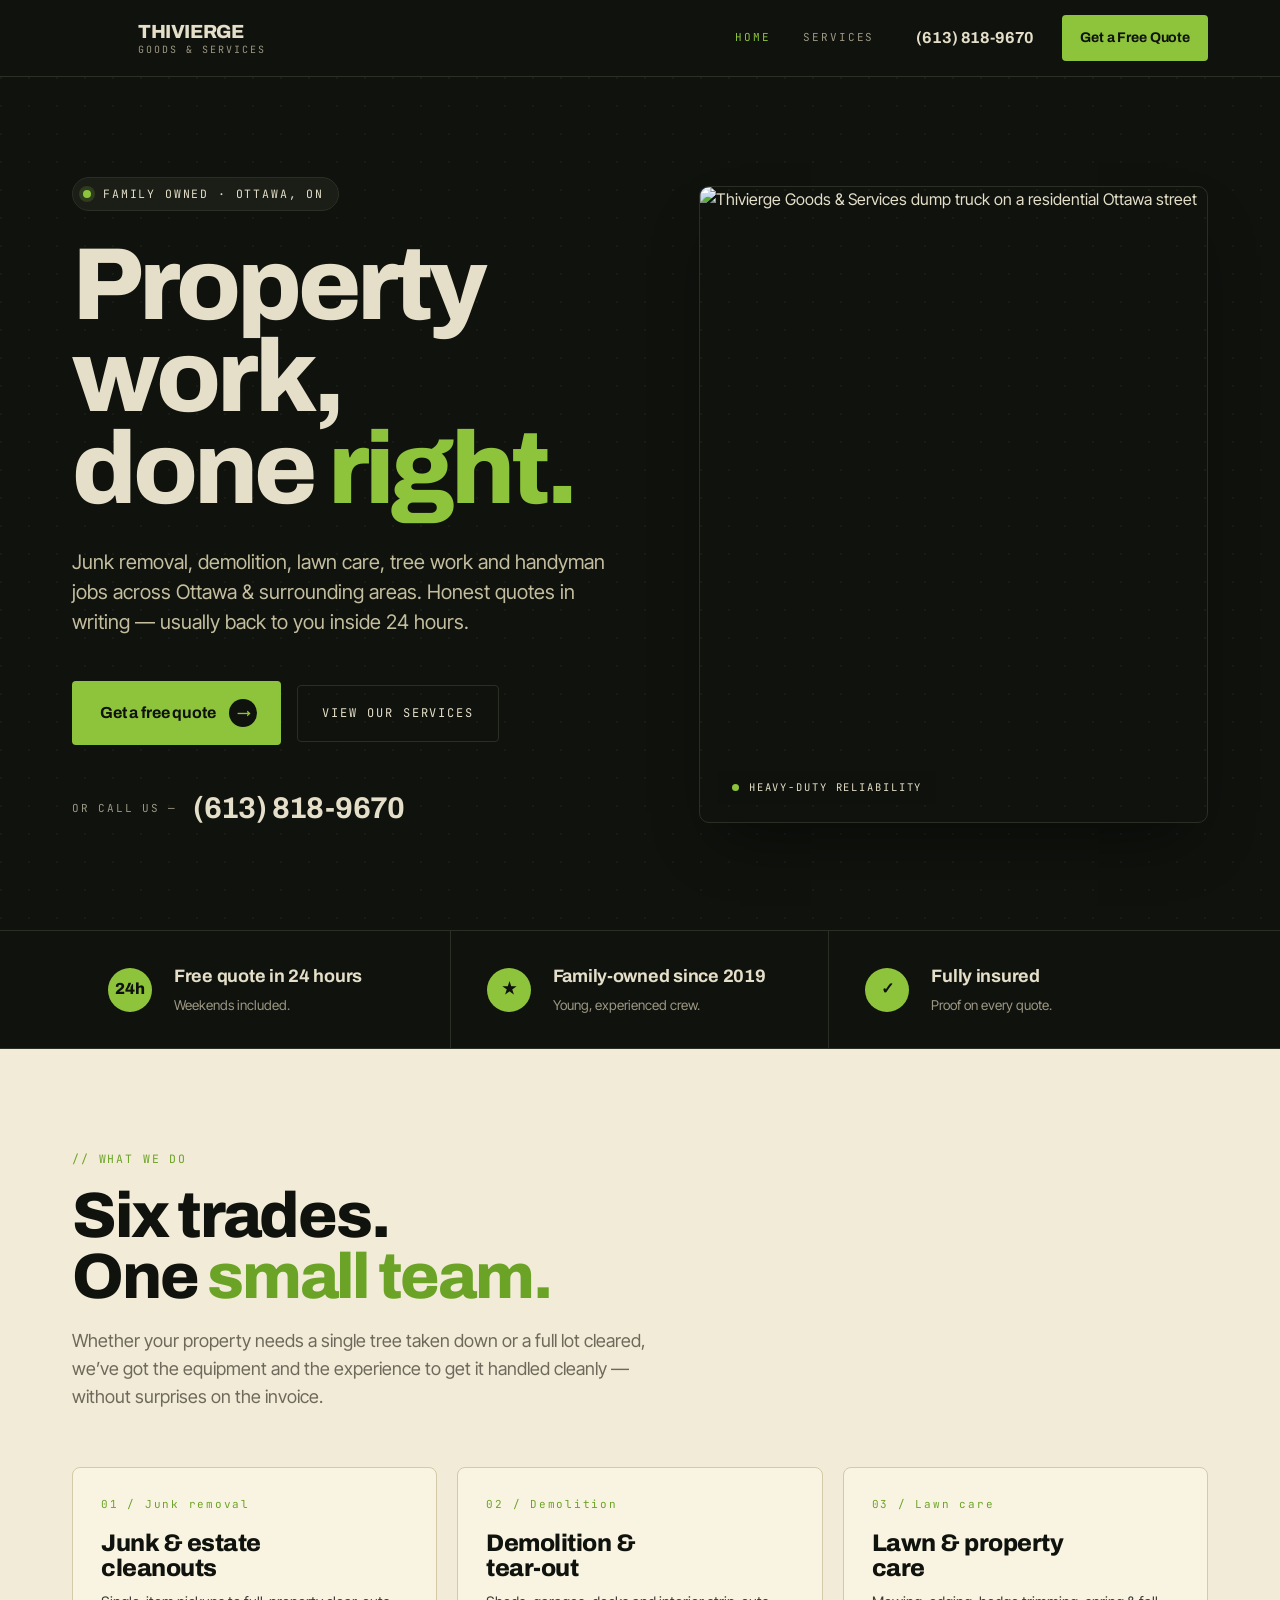
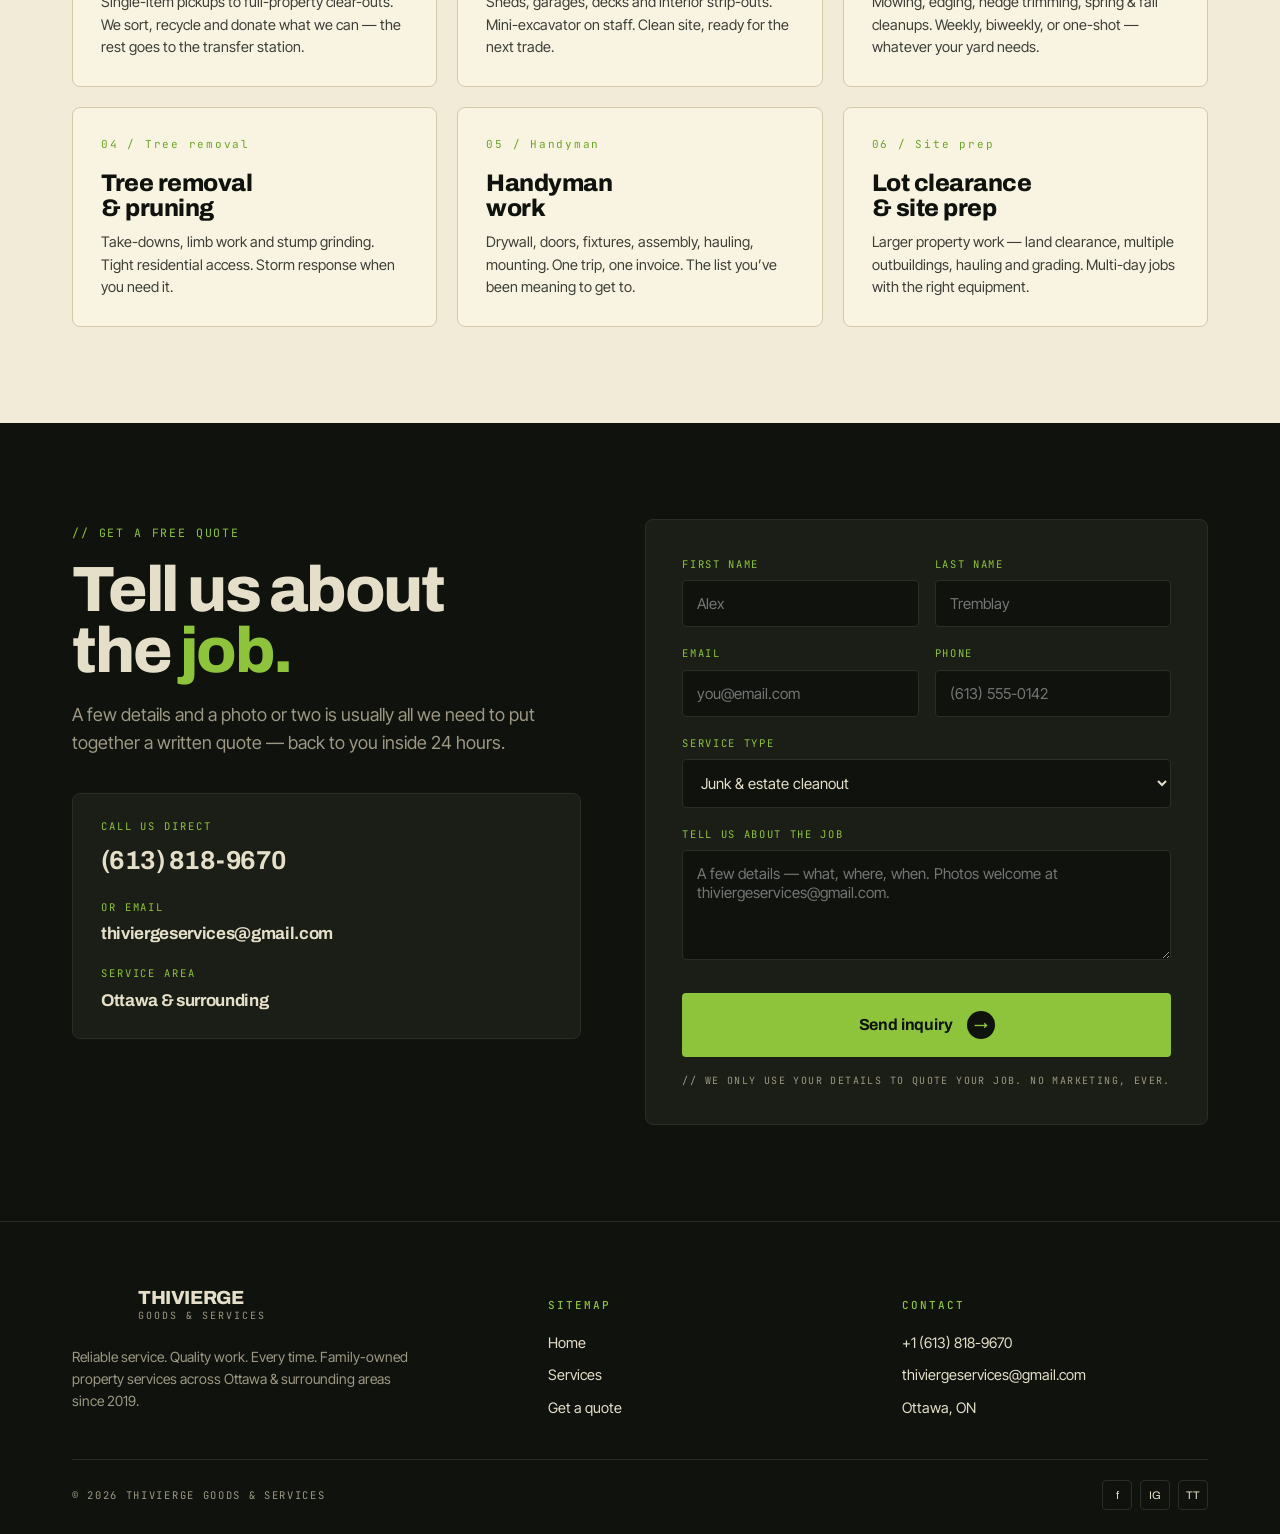
==== index.html @ 4141cfe2 "Add files via upload" ====
<!DOCTYPE html><html lang="en"><head>




  <meta charset="utf-8">
  <meta name="viewport" content="width=device-width, initial-scale=1">
  <title>Thivierge Goods &amp; Services — Property work, done right · Ottawa</title>
  <meta name="description" content="Family-owned Ottawa property services — junk removal, demolition, lawn care, tree work and handyman jobs. Free quote inside 24 hours.">
  <link rel="preconnect" href="https://fonts.googleapis.com">
  <link rel="preconnect" href="https://fonts.gstatic.com" crossorigin="">
  <link href="https://fonts.googleapis.com/css2?family=Archivo:wght@500;700;800&amp;family=Inter+Tight:wght@400;500;600&amp;family=JetBrains+Mono:wght@400;500&amp;display=swap" rel="stylesheet">
  <link rel="stylesheet" href="style.css">
</head>
<body data-screen-label="Home" style="">

  <header class="nav">
    <div class="wrap nav-inner">
      <a href="index.html" class="brand">
        <span class="brand-mark" aria-label="Thivierge logo"></span>
        <span class="brand-name">
          <div class="n1">THIVIERGE</div>
          <div class="n2">Goods &amp; Services</div>
        </span>
      </a>
      <div class="nav-right">
        <nav class="nav-links">
          <a href="index.html" class="active">Home</a>
          <a href="services.html">Services</a>
        </nav>
        <a href="tel:+16138189670" class="nav-phone">(613) 818-9670</a>
        <a href="#quote" class="nav-cta">Get a Free Quote</a>
      </div>
    </div>
  </header>

  <!-- Hero -->
  <section class="hero" style="height: 853.172px;">
    <div class="wrap hero-inner">
      <div class="hero-grid">
        <div>
          <span class="eyebrow">
            <span class="pip"></span>
            <span class="mono">Family owned · Ottawa, ON</span>
          </span>
          <h1>Property work,<br>done <span class="em">right.</span></h1>
          <p class="hero-sub">Junk removal, demolition, lawn care, tree work and handyman jobs across Ottawa &amp; surrounding areas. Honest quotes in writing — usually back to you inside 24 hours.</p>
          <div class="hero-cta-row">
            <a href="#quote" class="btn-primary">
              Get a free quote
              <span class="arrow">→</span>
            </a>
            <a href="services.html" class="btn-ghost" style="">View our SERVICES</a>
          </div>
          <div class="hero-phone-row">
            <span>Or call us —</span>
            <a href="tel:+16138189670" class="num">(613) 818-9670</a>
          </div>
        </div>
        <div class="hero-photo">
          <img src="assets/portfolio/heavy-duty-reliability.jpg" alt="Thivierge Goods &amp; Services dump truck on a residential Ottawa street">
          <span class="tag"><span class="dot"></span>Heavy-duty reliability</span>
        </div>
      </div>
    </div>
  </section>

  <!-- Trust strip -->
  <div class="trust">
    <div class="wrap trust-inner">
      <div class="trust-cell">
        <div class="icon">24h</div>
        <div class="body">
          <strong>Free quote in 24 hours</strong>
          <span>Weekends included.</span>
        </div>
      </div>
      <div class="trust-cell">
        <div class="icon">★</div>
        <div class="body">
          <strong>Family-owned since 2019</strong>
          <span>Young, experienced crew.</span>
        </div>
      </div>
      <div class="trust-cell">
        <div class="icon">✓</div>
        <div class="body">
          <strong>Fully insured</strong>
          <span>Proof on every quote.</span>
        </div>
      </div>
    </div>
  </div>

  <!-- Services -->
  <section id="services">
    <div class="wrap">
      <div class="head">
        <span class="mono">// What we do</span>
        <h2>Six trades.<br>One <span class="em">small team.</span></h2>
        <p class="lede">Whether your property needs a single tree taken down or a full lot cleared, we’ve got the equipment and the experience to get it handled cleanly — without surprises on the invoice.</p>
      </div>

      <div class="svc-grid">
        <a class="svc" href="services.html#junk">
          <div class="n">01 / Junk removal</div>
          <h3>Junk &amp; estate<br>cleanouts</h3>
          <p>Single-item pickups to full-property clear-outs. We sort, recycle and donate what we can — the rest goes to the transfer station.</p>
        </a>
        <a class="svc" href="services.html#demo">
          <div class="n">02 / Demolition</div>
          <h3>Demolition &amp;<br>tear-out</h3>
          <p>Sheds, garages, decks and interior strip-outs. Mini-excavator on staff. Clean site, ready for the next trade.</p>
        </a>
        <a class="svc" href="services.html#lawn">
          <div class="n">03 / Lawn care</div>
          <h3>Lawn &amp; property<br>care</h3>
          <p>Mowing, edging, hedge trimming, spring &amp; fall cleanups. Weekly, biweekly, or one-shot — whatever your yard needs.</p>
        </a>
        <a class="svc" href="services.html#tree">
          <div class="n">04 / Tree removal</div>
          <h3>Tree removal<br>&amp; pruning</h3>
          <p>Take-downs, limb work and stump grinding. Tight residential access. Storm response when you need it.</p>
        </a>
        <a class="svc" href="services.html#handy">
          <div class="n">05 / Handyman</div>
          <h3>Handyman<br>work</h3>
          <p>Drywall, doors, fixtures, assembly, hauling, mounting. One trip, one invoice. The list you’ve been meaning to get to.</p>
        </a>
        <a class="svc" href="services.html#site">
          <div class="n">06 / Site prep</div>
          <h3>Lot clearance<br>&amp; site prep</h3>
          <p>Larger property work — land clearance, multiple outbuildings, hauling and grading. Multi-day jobs with the right equipment.</p>
        </a>
      </div>
    </div>
  </section>

  <!-- Quote form -->
  <section class="quote" id="quote">
    <div class="wrap quote-grid">
      <div>
        <div class="head">
          <span class="mono">// Get a free quote</span>
          <h2>Tell us about<br>the <span class="em">job.</span></h2>
          <p class="lede">A few details and a photo or two is usually all we need to put together a written quote — back to you inside 24 hours.</p>
        </div>
        <div class="quote-side">
          <a href="tel:+16138189670" class="block">
            <div class="lbl">Call us direct</div>
            <div class="v">(613) 818‑9670</div>
          </a>
          <a href="mailto:thiviergeservices@gmail.com" class="block">
            <div class="lbl">Or email</div>
            <div class="v sm">thiviergeservices@gmail.com</div>
          </a>
          <div class="block">
            <div class="lbl">Service area</div>
            <div class="v sm">Ottawa &amp; surrounding</div>
          </div>
        </div>
      </div>

      <form class="form" action="https://formsubmit.co/thiviergeservices@gmail.com" method="POST">
        <!-- FormSubmit configuration -->
        <input type="hidden" name="_subject" value="New website inquiry — Thivierge Goods &amp; Services">
        <input type="hidden" name="_template" value="table">
        <input type="hidden" name="_captcha" value="false">
        <input type="text" name="_honey" style="display:none" tabindex="-1" autocomplete="off">

        <div class="form-row">
          <div class="field"><label>First name</label><input type="text" name="first_name" placeholder="Alex" required=""></div>
          <div class="field"><label>Last name</label><input type="text" name="last_name" placeholder="Tremblay" required=""></div>
        </div>
        <div class="form-row">
          <div class="field"><label>Email</label><input type="email" name="email" placeholder="you@email.com" required=""></div>
          <div class="field"><label>Phone</label><input type="tel" name="phone" placeholder="(613) 555-0142"></div>
        </div>
        <div class="field">
          <label>Service type</label>
          <select name="service_type">
            <option>Junk &amp; estate cleanout</option>
            <option>Demolition &amp; tear-out</option>
            <option>Lawn &amp; property care</option>
            <option>Tree removal &amp; pruning</option>
            <option>Handyman work</option>
            <option>Something else</option>
          </select>
        </div>
        <div class="field">
          <label>Tell us about the job</label>
          <textarea name="message" placeholder="A few details — what, where, when. Photos welcome at thiviergeservices@gmail.com."></textarea>
        </div>
        <button class="btn-primary" type="submit">
          Send inquiry
          <span class="arrow">→</span>
        </button>
        <p class="form-note">// We only use your details to quote your job. No marketing, ever.</p>
      </form>
    </div>
  </section>

  <!-- Footer -->
  <footer class="foot">
    <div class="wrap">
      <div class="foot-inner">
        <div class="foot-brand">
          <a href="index.html" class="brand">
            <span class="brand-mark"></span>
            <span class="brand-name">
              <div class="n1">THIVIERGE</div>
              <div class="n2">Goods &amp; Services</div>
            </span>
          </a>
          <p class="blurb">Reliable service. Quality work. Every time. Family-owned property services across Ottawa &amp; surrounding areas since 2019.</p>
        </div>
        <div>
          <h5>Sitemap</h5>
          <ul>
            <li><a href="index.html">Home</a></li>
            <li><a href="services.html">Services</a></li>
            <li><a href="#quote">Get a quote</a></li>
          </ul>
        </div>
        <div>
          <h5>Contact</h5>
          <ul>
            <li><a href="tel:+16138189670">+1 (613) 818-9670</a></li>
            <li><a href="mailto:thiviergeservices@gmail.com">thiviergeservices@gmail.com</a></li>
            <li>Ottawa, ON</li>
          </ul>
        </div>
      </div>
      <div class="foot-bottom">
        <div>© 2026 Thivierge Goods &amp; Services</div>
        <div class="socials">
          <a href="#" aria-label="Facebook">f</a>
          <a href="#" aria-label="Instagram">IG</a>
          <a href="#" aria-label="TikTok">TT</a>
        </div>
      </div>
    </div>
  </footer>


</body></html>
---- style.css ----
/* =========================================================
   Thivierge Goods & Services — clean two-page site
   Dark + cream + green. Bold sans. Minimal noise.
   ========================================================= */

:root {
  --ink:          #0f120d;
  --ink-2:        #1a1e16;
  --rule-dark:    #2a2f25;
  --cream:        #f1ebd8;
  --paper:        #f9f4e2;
  --on-dark:      #e5dfc9;
  --on-dark-soft: #9d9883;
  --muted-light:  #6e695b;
  --rule-light:   #d4c9a8;
  --green:        #8ec43c;
  --green-deep:   #6ba326;
}

* { box-sizing: border-box; }
html, body { margin: 0; padding: 0; }
html { scroll-behavior: smooth; }
body {
  background: var(--cream);
  color: var(--ink);
  font-family: "Inter Tight", "Inter", system-ui, sans-serif;
  font-size: 16px;
  line-height: 1.55;
  -webkit-font-smoothing: antialiased;
  text-rendering: optimizeLegibility;
}
img { max-width: 100%; display: block; }
a { color: inherit; text-decoration: none; }
button { font: inherit; }
h1, h2, h3, h4 { margin: 0; }
p { margin: 0; }

.display {
  font-family: "Archivo", "Inter Tight", system-ui, sans-serif;
  font-weight: 800;
  letter-spacing: -0.035em;
  line-height: 0.94;
}
.mono {
  font-family: "JetBrains Mono", ui-monospace, "SF Mono", Menlo, monospace;
  font-size: 11.5px;
  letter-spacing: 0.16em;
  text-transform: uppercase;
}

.wrap { max-width: 1200px; margin: 0 auto; padding: 0 32px; }
section { padding: 96px 0; }

/* ---------- Nav ---------- */
.nav {
  background: var(--ink);
  color: var(--on-dark);
  position: sticky; top: 0; z-index: 50;
  border-bottom: 1px solid var(--rule-dark);
}
.nav-inner {
  display: flex; align-items: center; justify-content: space-between;
  height: 76px;
}
.brand { display: flex; align-items: center; gap: 14px; }
.brand-mark {
  width: 52px; height: 52px;
  background: url('assets/logo.png') center/contain no-repeat;
  border-radius: 4px;
}
.brand-name { line-height: 1; }
.brand-name .n1 {
  font-family: "Archivo", sans-serif;
  font-weight: 800;
  font-size: 19px;
  letter-spacing: -0.02em;
  color: var(--on-dark);
}
.brand-name .n2 {
  font-family: "JetBrains Mono", monospace;
  font-size: 10px; letter-spacing: 0.2em;
  color: var(--on-dark-soft); text-transform: uppercase;
  margin-top: 4px;
}
.nav-right { display: flex; align-items: center; gap: 28px; }
.nav-links { display: flex; gap: 4px; }
.nav-links a {
  font-family: "JetBrains Mono", monospace;
  font-size: 11px; letter-spacing: 0.18em; text-transform: uppercase;
  padding: 10px 14px;
  color: var(--on-dark-soft);
  border-radius: 4px;
  transition: color .15s, background .15s;
}
.nav-links a:hover { color: var(--on-dark); }
.nav-links a.active { color: var(--green); }
.nav-phone {
  font-family: "Archivo", sans-serif;
  font-weight: 700;
  font-size: 16px;
  letter-spacing: -0.01em;
  color: var(--on-dark);
}
.nav-phone:hover { color: var(--green); }
.nav-cta {
  display: inline-flex; align-items: center; gap: 12px;
  padding: 12px 18px;
  background: var(--green); color: var(--ink);
  border-radius: 4px;
  font-family: "Archivo", sans-serif;
  font-weight: 700;
  font-size: 14px;
  letter-spacing: -0.01em;
  transition: background .2s;
}
.nav-cta:hover { background: var(--on-dark); }

/* ---------- Hero ---------- */
.hero {
  background: var(--ink);
  color: var(--on-dark);
  padding: 100px 0 120px;
  position: relative;
  overflow: hidden;
}
.hero::before {
  content: "";
  position: absolute; inset: 0;
  background-image:
    radial-gradient(circle at 1px 1px, rgba(255,255,255,.04) 1px, transparent 0);
  background-size: 28px 28px;
  pointer-events: none;
}
.hero-inner { position: relative; }
.hero-grid {
  display: grid;
  grid-template-columns: 1.05fr 0.95fr;
  gap: 64px;
  align-items: center;
  position: relative;
}
.hero-photo {
  position: relative;
  aspect-ratio: 4/5;
  border-radius: 10px;
  overflow: hidden;
  border: 1px solid var(--rule-dark);
  box-shadow: 0 30px 60px -20px rgba(0,0,0,.45);
}
.hero-photo img {
  width: 100%; height: 100%;
  object-fit: cover;
  display: block;
}
.hero-photo .tag {
  position: absolute; left: 18px; bottom: 18px;
  display: inline-flex; align-items: center; gap: 10px;
  padding: 8px 14px;
  background: rgba(15,18,13,.85);
  color: var(--on-dark);
  border-radius: 4px;
  font-family: "JetBrains Mono", monospace;
  font-size: 10.5px; letter-spacing: 0.18em;
  text-transform: uppercase;
  backdrop-filter: blur(6px);
}
.hero-photo .tag .dot {
  width: 7px; height: 7px; border-radius: 50%;
  background: var(--green);
}
.hero .eyebrow {
  display: inline-flex; align-items: center; gap: 12px;
  padding: 7px 14px 7px 10px;
  border: 1px solid var(--rule-dark);
  border-radius: 999px;
  background: var(--ink-2);
}
.hero .eyebrow .pip {
  width: 8px; height: 8px; border-radius: 50%;
  background: var(--green);
  box-shadow: 0 0 0 4px rgba(142,196,60,.18);
}
.hero .eyebrow .mono { color: var(--on-dark); }
.hero h1 {
  font-family: "Archivo", sans-serif;
  font-weight: 800;
  font-size: clamp(56px, 8vw, 120px);
  letter-spacing: -0.04em;
  line-height: 0.9;
  margin: 28px 0 32px;
  color: var(--on-dark);
  max-width: 14ch;
}
.hero h1 .em { color: var(--green); }
.hero-sub {
  font-size: 20px;
  max-width: 620px;
  color: #c4be9f;
  line-height: 1.5;
}
.hero-cta-row {
  margin-top: 44px;
  display: flex; gap: 16px; align-items: center; flex-wrap: wrap;
}
.btn-primary {
  display: inline-flex; align-items: center; gap: 14px;
  background: var(--green); color: var(--ink);
  padding: 18px 24px 18px 28px;
  border-radius: 4px;
  font-family: "Archivo", sans-serif;
  font-weight: 700;
  font-size: 16px;
  letter-spacing: -0.01em;
  border: 0; cursor: pointer;
  transition: background .2s, transform .15s;
}
.btn-primary:hover { background: var(--on-dark); transform: translateY(-1px); }
.btn-primary .arrow {
  width: 28px; height: 28px;
  background: var(--ink); color: var(--green);
  border-radius: 50%;
  display: flex; align-items: center; justify-content: center;
  font-size: 14px;
}
.btn-ghost {
  display: inline-flex; align-items: center; gap: 12px;
  padding: 18px 24px;
  border: 1px solid var(--rule-dark); color: var(--on-dark);
  border-radius: 4px;
  font-family: "JetBrains Mono", monospace;
  font-size: 12px; letter-spacing: 0.16em;
  text-transform: uppercase;
  background: transparent;
}
.btn-ghost:hover { border-color: var(--green); color: var(--green); }

.hero-phone-row {
  margin-top: 40px;
  display: flex; align-items: center; gap: 16px;
  font-family: "JetBrains Mono", monospace;
  font-size: 11px; letter-spacing: 0.16em; text-transform: uppercase;
  color: var(--on-dark-soft);
}
.hero-phone-row .num {
  font-family: "Archivo", sans-serif;
  font-weight: 700;
  font-size: 30px;
  letter-spacing: -0.02em;
  color: var(--on-dark);
}
.hero-phone-row .num:hover { color: var(--green); }

/* ---------- Trust strip ---------- */
.trust {
  background: var(--ink);
  border-top: 1px solid var(--rule-dark);
  border-bottom: 1px solid var(--rule-dark);
  color: var(--on-dark);
}
.trust-inner {
  display: grid; grid-template-columns: repeat(3, 1fr);
}
.trust-cell {
  padding: 32px 36px;
  border-right: 1px solid var(--rule-dark);
  display: flex; align-items: center; gap: 22px;
}
.trust-cell:last-child { border-right: 0; }
.trust-cell .icon {
  width: 44px; height: 44px;
  background: var(--green); color: var(--ink);
  border-radius: 50%;
  display: flex; align-items: center; justify-content: center;
  font-family: "Archivo", sans-serif;
  font-weight: 800;
  font-size: 16px;
  flex-shrink: 0;
}
.trust-cell .body strong {
  display: block;
  font-family: "Archivo", sans-serif;
  font-weight: 700;
  font-size: 18px;
  letter-spacing: -0.015em;
  color: var(--on-dark);
}
.trust-cell .body span {
  font-size: 13.5px;
  color: var(--on-dark-soft);
  margin-top: 4px;
  display: block;
}

/* ---------- Section heading (simple) ---------- */
.head {
  margin-bottom: 56px;
}
.head .mono { color: var(--green-deep); }
.head h2 {
  font-family: "Archivo", sans-serif;
  font-weight: 800;
  font-size: clamp(40px, 5vw, 68px);
  letter-spacing: -0.035em;
  line-height: 0.95;
  margin-top: 16px;
  max-width: 18ch;
}
.head h2 .em { color: var(--green-deep); }
.head .lede {
  margin-top: 20px;
  font-size: 18px;
  color: var(--muted-light);
  max-width: 580px;
  line-height: 1.55;
}

/* ---------- Services grid ---------- */
.svc-grid {
  display: grid;
  grid-template-columns: repeat(3, 1fr);
  gap: 20px;
}
.svc {
  background: var(--paper);
  border: 1px solid var(--rule-light);
  border-radius: 8px;
  padding: 28px 28px 26px;
  display: flex; flex-direction: column;
  min-height: 220px;
  transition: border-color .2s, transform .2s;
}
.svc:hover {
  border-color: var(--ink);
  transform: translateY(-2px);
}
.svc .n {
  font-family: "JetBrains Mono", monospace;
  font-size: 11px; letter-spacing: 0.16em;
  color: var(--green-deep);
  margin-bottom: 18px;
}
.svc h3 {
  font-family: "Archivo", sans-serif;
  font-weight: 800;
  font-size: 24px;
  letter-spacing: -0.02em;
  line-height: 1.05;
  margin-bottom: 10px;
}
.svc p {
  font-size: 14.5px;
  color: var(--ink);
  opacity: 0.8;
  line-height: 1.55;
}

/* ---------- Quote section (dark) ---------- */
.quote {
  background: var(--ink);
  color: var(--on-dark);
}
.quote-grid {
  display: grid;
  grid-template-columns: 0.95fr 1.05fr;
  gap: 64px;
  align-items: start;
}
.quote .head { margin-bottom: 0; }
.quote .head .mono { color: var(--green); }
.quote .head h2 { color: var(--on-dark); }
.quote .head h2 .em { color: var(--green); }
.quote .head .lede { color: var(--on-dark-soft); }
.quote-side {
  margin-top: 36px;
  padding: 24px 28px;
  background: var(--ink-2);
  border: 1px solid var(--rule-dark);
  border-radius: 8px;
}
.quote-side .block + .block { margin-top: 18px; }
.quote-side .lbl {
  font-family: "JetBrains Mono", monospace;
  font-size: 10.5px; letter-spacing: 0.18em; text-transform: uppercase;
  color: var(--green);
}
.quote-side .v {
  font-family: "Archivo", sans-serif;
  font-weight: 700;
  font-size: 26px;
  letter-spacing: -0.02em;
  margin-top: 6px;
}
.quote-side .v.sm { font-size: 17px; }
.quote-side a { display: block; }
.quote-side a:hover .v { color: var(--green); }

.form {
  background: var(--ink-2);
  border: 1px solid var(--rule-dark);
  padding: 36px;
  border-radius: 8px;
}
.form-row { display: grid; grid-template-columns: 1fr 1fr; gap: 16px; }
.field { margin-bottom: 18px; }
.field label {
  display: block;
  font-family: "JetBrains Mono", monospace;
  font-size: 10.5px; letter-spacing: 0.16em; text-transform: uppercase;
  color: var(--green);
  margin-bottom: 8px;
}
.field input, .field select, .field textarea {
  width: 100%;
  padding: 13px 14px;
  border: 1px solid var(--rule-dark);
  background: var(--ink);
  border-radius: 4px;
  font-family: "Inter Tight", system-ui, sans-serif;
  font-size: 15px;
  color: var(--on-dark);
}
.field input:focus, .field select:focus, .field textarea:focus {
  outline: 0; border-color: var(--green);
}
.field textarea { min-height: 110px; resize: vertical; }
.form .btn-primary { width: 100%; justify-content: center; padding: 18px; margin-top: 8px; }
.form-note {
  font-family: "JetBrains Mono", monospace;
  font-size: 10px; letter-spacing: 0.14em; text-transform: uppercase;
  color: var(--on-dark-soft);
  margin-top: 16px;
  text-align: center;
}

/* ---------- Footer ---------- */
.foot {
  background: var(--ink);
  color: var(--on-dark);
  padding: 56px 0 24px;
  border-top: 1px solid var(--rule-dark);
}
.foot-inner {
  display: grid; grid-template-columns: 1.4fr 1fr 1fr;
  gap: 48px;
  margin-bottom: 40px;
}
.foot-brand { max-width: 340px; }
.foot-brand .blurb {
  margin-top: 16px;
  font-size: 14px;
  color: var(--on-dark-soft);
  line-height: 1.55;
}
.foot h5 {
  font-family: "JetBrains Mono", monospace;
  font-size: 11px; letter-spacing: 0.18em; text-transform: uppercase;
  color: var(--green);
  margin-bottom: 18px;
  font-weight: 500;
}
.foot ul { list-style: none; margin: 0; padding: 0; display: flex; flex-direction: column; gap: 10px; }
.foot ul li { font-size: 14.5px; color: var(--on-dark); }
.foot ul a:hover { color: var(--green); }
.foot-bottom {
  padding-top: 20px;
  border-top: 1px solid var(--rule-dark);
  display: flex; justify-content: space-between; align-items: center;
  font-family: "JetBrains Mono", monospace;
  font-size: 10.5px; letter-spacing: 0.16em; text-transform: uppercase;
  color: var(--on-dark-soft);
}
.foot-bottom .socials { display: flex; gap: 8px; }
.foot-bottom .socials a {
  width: 30px; height: 30px;
  border: 1px solid var(--rule-dark);
  border-radius: 4px;
  display: flex; align-items: center; justify-content: center;
  color: var(--on-dark);
  font-family: "Archivo", sans-serif;
  font-size: 11px;
  letter-spacing: 0;
  text-transform: none;
}
.foot-bottom .socials a:hover { background: var(--green); border-color: var(--green); color: var(--ink); }

/* ---------- Portfolio page ---------- */
.page-hero {
  background: var(--ink);
  color: var(--on-dark);
  padding: 100px 0 88px;
  position: relative; overflow: hidden;
}
.page-hero::before {
  content: ""; position: absolute; inset: 0;
  background-image: radial-gradient(circle at 1px 1px, rgba(255,255,255,.04) 1px, transparent 0);
  background-size: 28px 28px;
  pointer-events: none;
}
.page-hero-inner { position: relative; }
.page-hero .crumb {
  font-family: "JetBrains Mono", monospace;
  font-size: 11px; letter-spacing: 0.16em; text-transform: uppercase;
  color: var(--on-dark-soft);
  margin-bottom: 24px;
}
.page-hero .crumb a { color: var(--green); }
.page-hero h1 {
  font-family: "Archivo", sans-serif;
  font-weight: 800;
  font-size: clamp(56px, 8vw, 120px);
  letter-spacing: -0.04em;
  line-height: 0.9;
  margin-bottom: 24px;
}
.page-hero h1 .em { color: var(--green); }
.page-hero .lede {
  font-size: 19px;
  color: #c4be9f;
  max-width: 680px;
  line-height: 1.5;
}

/* portfolio filter */
.port-filter {
  display: flex; gap: 8px; flex-wrap: wrap;
  margin-bottom: 56px;
  padding-bottom: 28px;
  border-bottom: 1px solid var(--rule-light);
}
.port-filter .lbl {
  font-family: "JetBrains Mono", monospace;
  font-size: 11px; letter-spacing: 0.16em; text-transform: uppercase;
  color: var(--muted-light);
  align-self: center;
  margin-right: 4px;
}
.port-filter button {
  padding: 9px 16px;
  border: 1px solid var(--rule-light);
  background: transparent;
  border-radius: 999px;
  font-family: "JetBrains Mono", monospace;
  font-size: 11px; letter-spacing: 0.14em; text-transform: uppercase;
  cursor: pointer;
  color: var(--ink);
  transition: all .2s;
}
.port-filter button:hover { border-color: var(--ink); }
.port-filter button.on { background: var(--ink); color: var(--green); border-color: var(--ink); }

/* portfolio cards */
.case-grid {
  display: grid;
  grid-template-columns: 1fr 1fr;
  gap: 28px;
}
.case {
  background: var(--paper);
  border: 1px solid var(--rule-light);
  border-radius: 8px;
  overflow: hidden;
  display: flex; flex-direction: column;
  transition: border-color .2s, transform .2s;
}
.case:hover {
  border-color: var(--ink);
  transform: translateY(-2px);
}
.case-photo {
  position: relative;
  aspect-ratio: 4/3;
  overflow: hidden;
  background: var(--ink);
}
.case-photo img {
  width: 100%; height: 100%;
  object-fit: cover;
  display: block;
}
.case-photo .badge {
  position: absolute; left: 14px; top: 14px;
  padding: 6px 12px;
  background: rgba(15,18,13,.85); color: var(--green);
  border-radius: 3px;
  font-family: "JetBrains Mono", monospace;
  font-size: 10.5px; letter-spacing: 0.18em;
  text-transform: uppercase;
  backdrop-filter: blur(4px);
}

.case-body {
  padding: 24px 28px 26px;
  flex: 1;
  display: flex; flex-direction: column;
}
.case-body .cat {
  font-family: "JetBrains Mono", monospace;
  font-size: 11px; letter-spacing: 0.16em;
  color: var(--green-deep);
  margin-bottom: 12px;
}
.case-body h3 {
  font-family: "Archivo", sans-serif;
  font-weight: 800;
  font-size: 26px;
  letter-spacing: -0.025em;
  line-height: 1.05;
  margin-bottom: 12px;
}
.case-body .desc {
  font-size: 14.5px;
  color: var(--ink);
  opacity: 0.78;
  line-height: 1.55;
  margin-bottom: 22px;
  flex: 1;
}
.case-meta {
  display: grid; grid-template-columns: repeat(3, 1fr);
  gap: 12px;
  padding-top: 18px;
  border-top: 1px solid var(--rule-light);
}
.case-meta dt {
  font-family: "JetBrains Mono", monospace;
  font-size: 10px; letter-spacing: 0.14em;
  text-transform: uppercase; color: var(--muted-light);
  margin-bottom: 4px;
}
.case-meta dd {
  margin: 0;
  font-family: "Archivo", sans-serif;
  font-weight: 700;
  font-size: 15px;
  letter-spacing: -0.015em;
}

/* "What's included" feature list inside service cards */
.case-features {
  list-style: none;
  margin: 0; padding: 18px 0 0;
  border-top: 1px solid var(--rule-light);
  display: flex; flex-direction: column;
  gap: 9px;
}
.case-features li {
  position: relative;
  padding-left: 22px;
  font-size: 13.5px;
  line-height: 1.45;
  color: var(--ink);
}
.case-features li::before {
  content: "→";
  color: var(--green-deep);
  position: absolute;
  left: 0; top: 0;
  font-weight: 700;
}

/* CTA strip on portfolio bottom */
.cta-strip {
  background: var(--green);
  color: var(--ink);
  padding: 72px 0;
}
.cta-strip-inner {
  display: flex; align-items: center; justify-content: space-between; gap: 32px;
}
.cta-strip h2 {
  font-family: "Archivo", sans-serif;
  font-weight: 800;
  font-size: clamp(36px, 4.6vw, 56px);
  letter-spacing: -0.035em;
  line-height: 0.96;
  max-width: 16ch;
}
.cta-strip .btn-primary {
  background: var(--ink);
  color: var(--green);
  flex-shrink: 0;
}
.cta-strip .btn-primary .arrow {
  background: var(--green);
  color: var(--ink);
}
.cta-strip .btn-primary:hover { background: var(--on-dark); color: var(--ink); }
.cta-strip .btn-primary:hover .arrow { background: var(--ink); color: var(--green); }

/* ---------- Responsive ---------- */
@media (max-width: 980px) {
  section { padding: 72px 0; }
  .nav-links { display: none; }
  .nav-phone { display: none; }
  .hero { padding: 72px 0 88px; }
  .hero-grid { grid-template-columns: 1fr; gap: 48px; }
  .hero-photo { aspect-ratio: 16/10; max-width: 100%; }
  .trust-inner { grid-template-columns: 1fr; }
  .trust-cell { border-right: 0; border-bottom: 1px solid var(--rule-dark); }
  .svc-grid { grid-template-columns: 1fr; }
  .quote-grid { grid-template-columns: 1fr; gap: 40px; }
  .form-row { grid-template-columns: 1fr; }
  .foot-inner { grid-template-columns: 1fr; gap: 32px; }
  .case-grid { grid-template-columns: 1fr; }
  .cta-strip-inner { flex-direction: column; align-items: flex-start; }
}
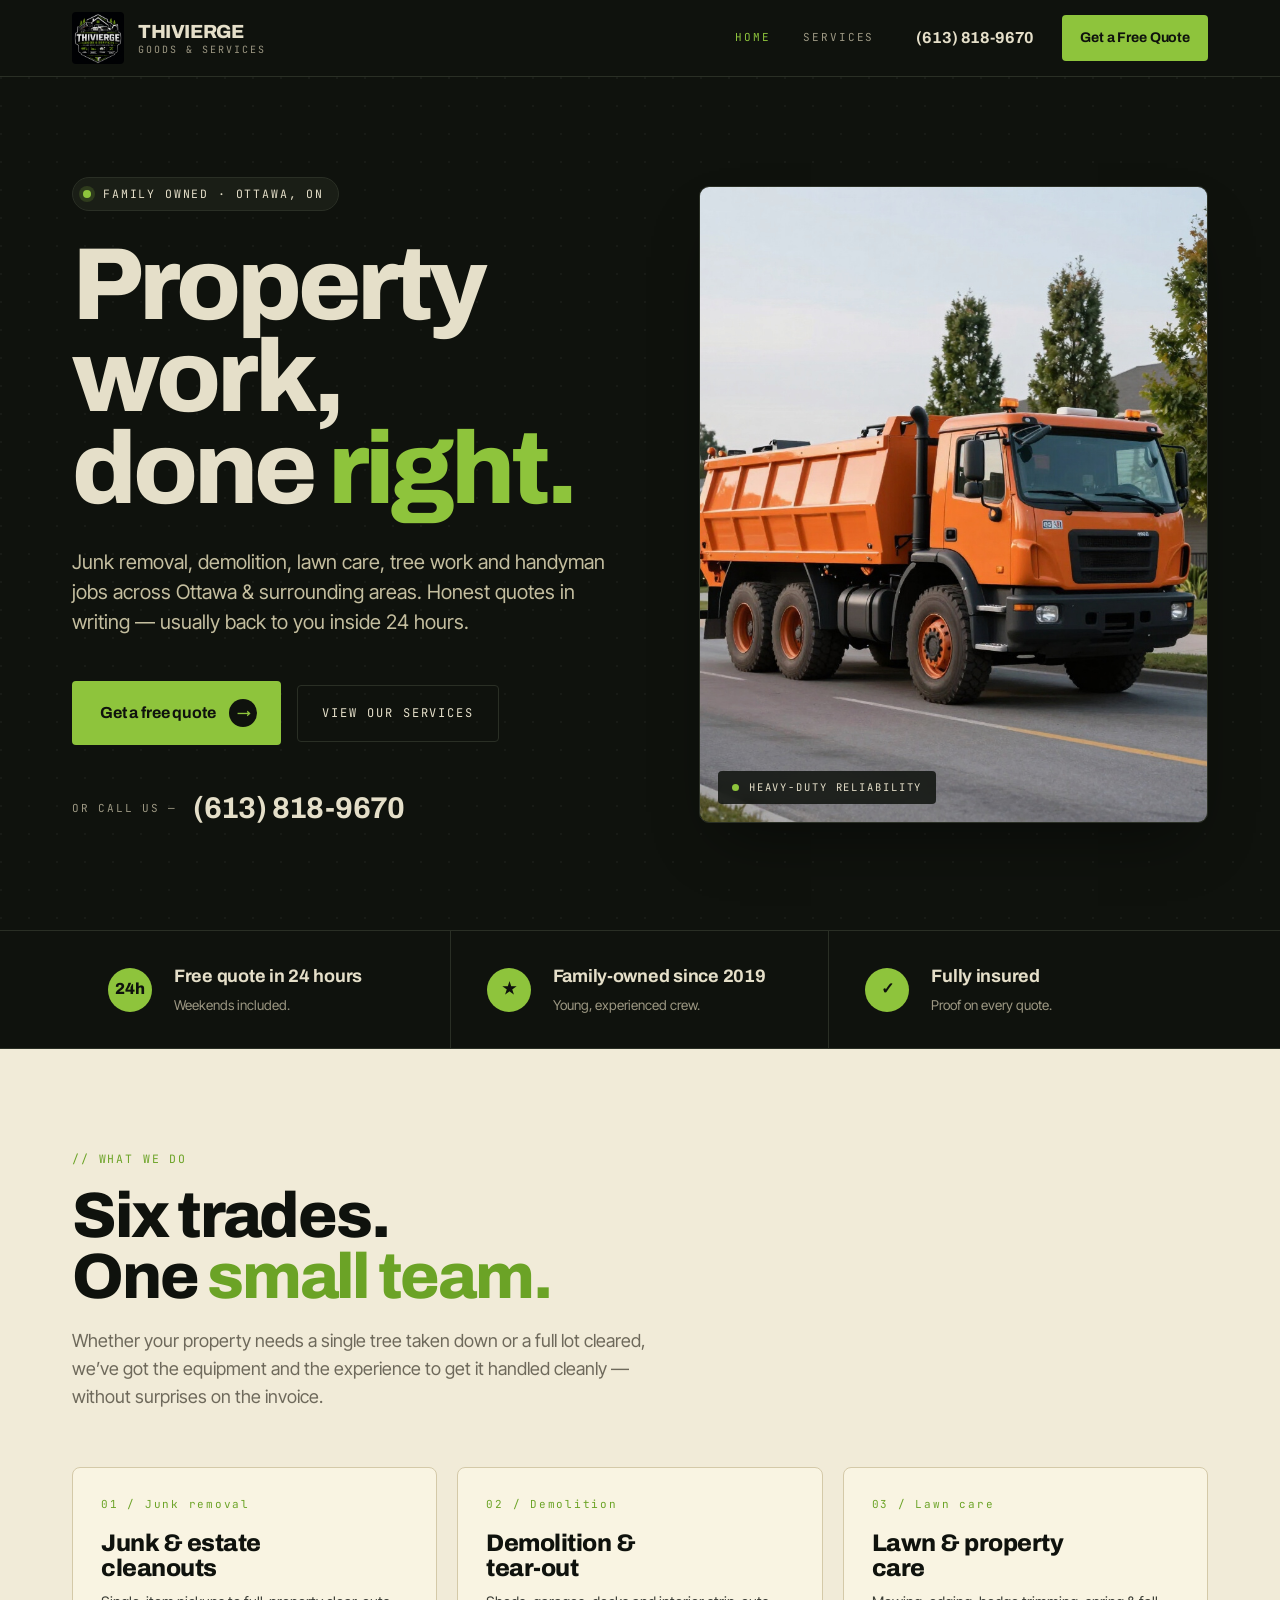
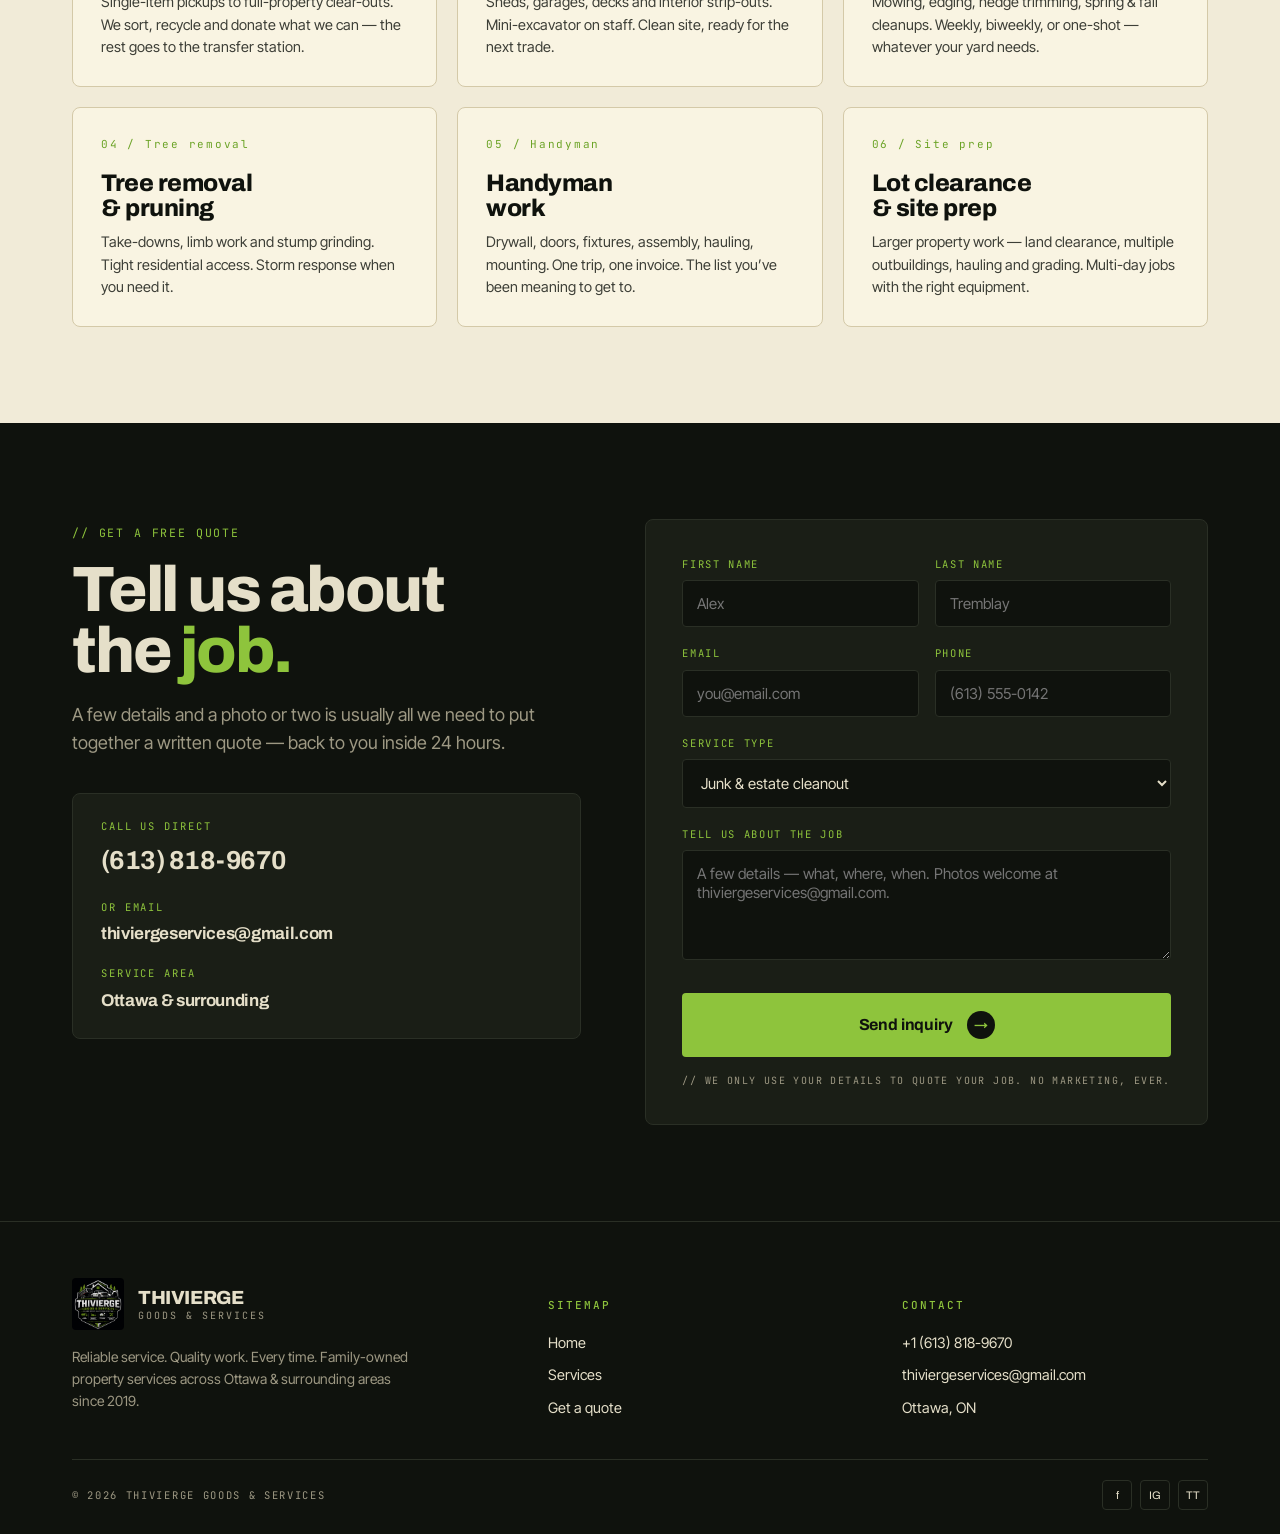
==== commit e92eb876: "Add files via upload" ====
--- a/index.html
+++ b/index.html
@@ -11,6 +11,60 @@
   <link rel="preconnect" href="https://fonts.gstatic.com" crossorigin="">
   <link href="https://fonts.googleapis.com/css2?family=Archivo:wght@500;700;800&amp;family=Inter+Tight:wght@400;500;600&amp;family=JetBrains+Mono:wght@400;500&amp;display=swap" rel="stylesheet">
   <link rel="stylesheet" href="style.css">
+  <style>
+    .form-thanks { padding: 24px 8px; text-align: center; }
+    .form-thanks h3 {
+      font-family: "Archivo", sans-serif;
+      font-weight: 800;
+      font-size: 28px;
+      letter-spacing: -0.025em;
+      margin-bottom: 12px;
+      color: var(--green);
+    }
+    .form-thanks p {
+      font-size: 15px;
+      color: var(--on-dark);
+      line-height: 1.55;
+      max-width: 380px;
+      margin: 0 auto;
+    }
+    .form-thanks p a { color: var(--green); text-decoration: underline; }
+  </style>
+  <script defer>
+    document.addEventListener('DOMContentLoaded', () => {
+      const form = document.querySelector('form[data-form="inquiry"]');
+      if (!form) return;
+      form.addEventListener('submit', async (e) => {
+        e.preventDefault();
+        const btn = form.querySelector('button[type="submit"]');
+        const originalLabel = btn.innerHTML;
+        btn.disabled = true;
+        btn.innerHTML = 'Sending…';
+        const data = Object.fromEntries(new FormData(form).entries());
+        try {
+          const resp = await fetch('https://api.web3forms.com/submit', {
+            method: 'POST',
+            headers: { 'Content-Type': 'application/json', 'Accept': 'application/json' },
+            body: JSON.stringify(data)
+          });
+          const result = await resp.json();
+          if (result.success) {
+            form.innerHTML =
+              '<div class="form-thanks">' +
+              '<h3>Thanks — we got it.</h3>' +
+              '<p>We\'ll be back to you with a written quote within 24 hours. If it\'s urgent, give us a call at <a href="tel:+16138189670">(613) 818-9670</a>.</p>' +
+              '</div>';
+          } else {
+            throw new Error(result.message || 'Submission failed');
+          }
+        } catch (err) {
+          btn.disabled = false;
+          btn.innerHTML = originalLabel;
+          alert('Something went wrong sending your inquiry. Please try again or call (613) 818-9670.');
+        }
+      });
+    });
+  </script>
 </head>
 <body data-screen-label="Home" style="">
 
@@ -161,12 +215,12 @@
         </div>
       </div>
 
-      <form class="form" action="https://formsubmit.co/thiviergeservices@gmail.com" method="POST">
-        <!-- FormSubmit configuration -->
-        <input type="hidden" name="_subject" value="New website inquiry — Thivierge Goods &amp; Services">
-        <input type="hidden" name="_template" value="table">
-        <input type="hidden" name="_captcha" value="false">
-        <input type="text" name="_honey" style="display:none" tabindex="-1" autocomplete="off">
+      <form class="form" action="https://api.web3forms.com/submit" method="POST" data-form="inquiry">
+        <!-- Web3Forms configuration -->
+        <input type="hidden" name="access_key" value="c636de9c-5ea7-429c-bbf4-e2239f8b589b">
+        <input type="hidden" name="subject" value="New website inquiry — Thivierge Goods &amp; Services">
+        <input type="hidden" name="from_name" value="Thivierge website">
+        <input type="checkbox" name="botcheck" style="display:none" tabindex="-1" autocomplete="off">
 
         <div class="form-row">
           <div class="field"><label>First name</label><input type="text" name="first_name" placeholder="Alex" required=""></div>
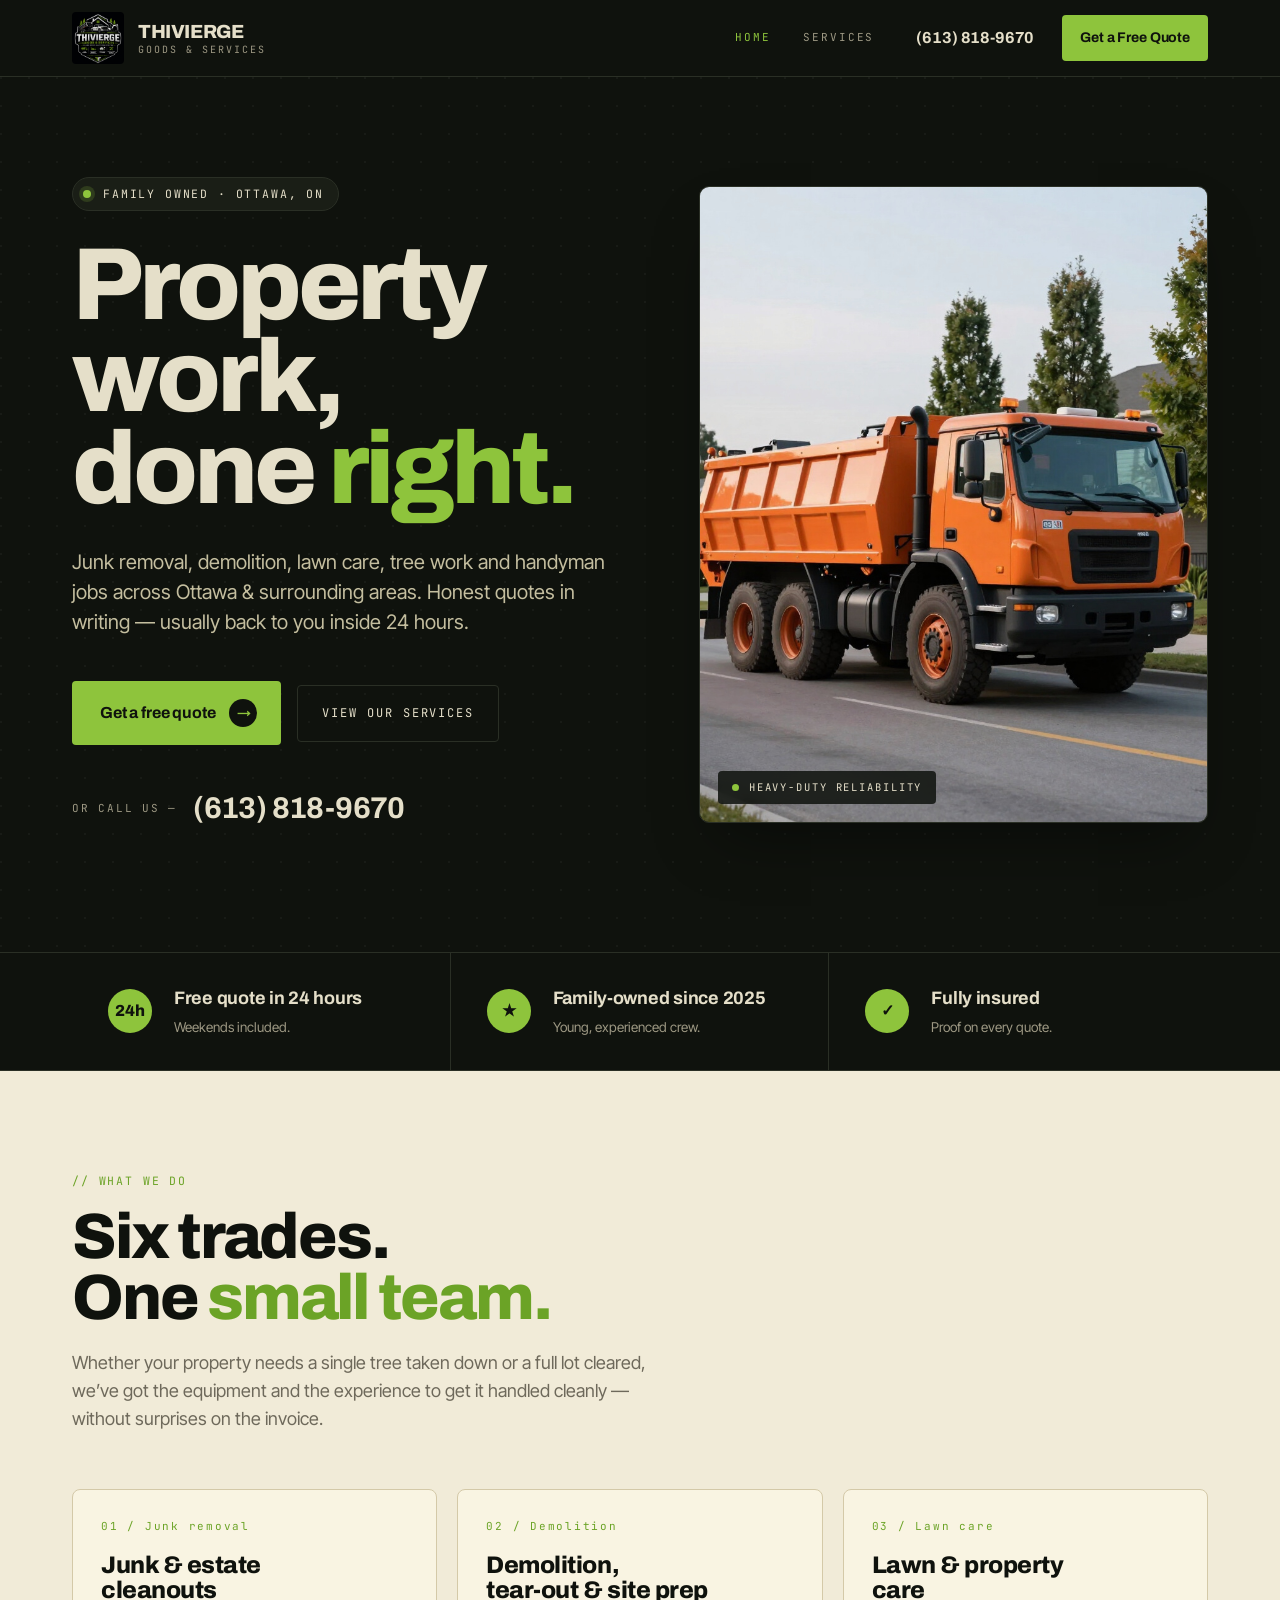
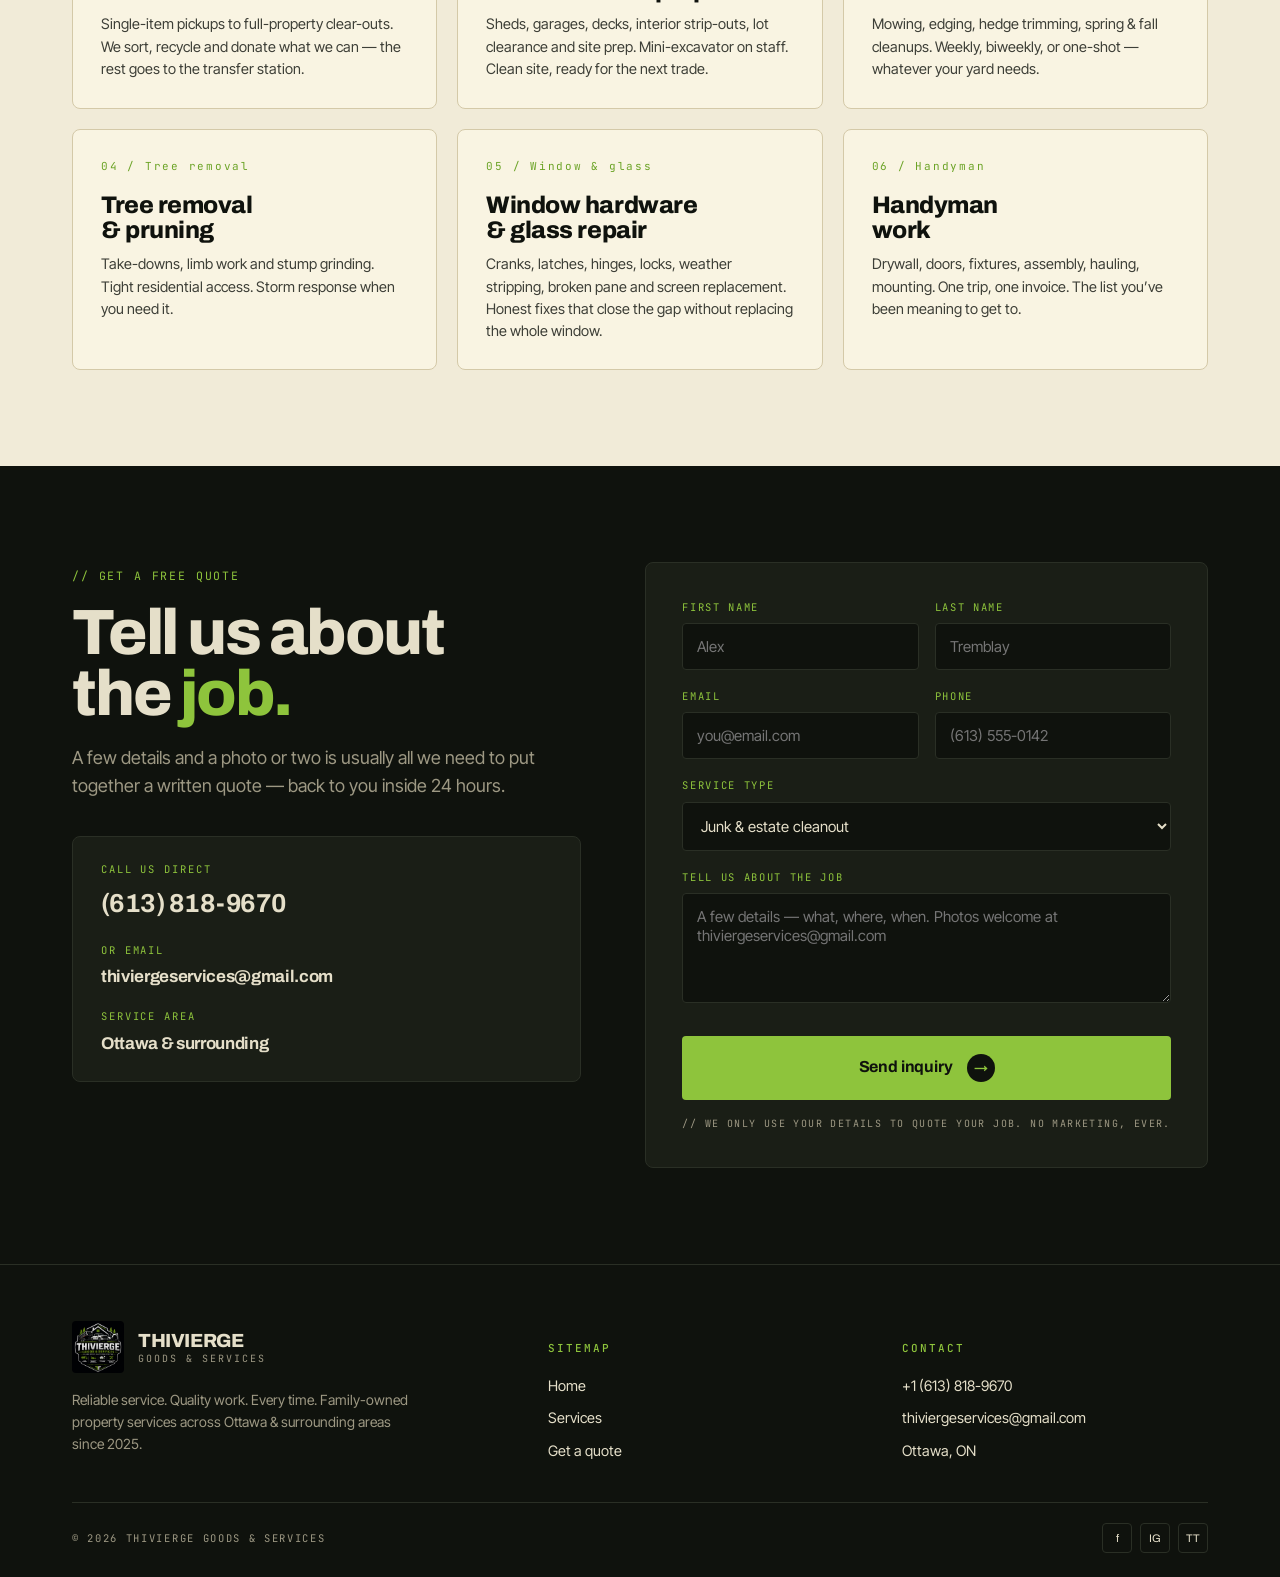
==== commit 0b459ffe: "Add files via upload" ====
--- a/index.html
+++ b/index.html
@@ -1,16 +1,14 @@
-<!DOCTYPE html><html lang="en"><head>
-
-
-
-
-  <meta charset="utf-8">
-  <meta name="viewport" content="width=device-width, initial-scale=1">
+<!doctype html>
+<html lang="en">
+<head>
+  <meta charset="utf-8" />
+  <meta name="viewport" content="width=device-width, initial-scale=1" />
   <title>Thivierge Goods &amp; Services — Property work, done right · Ottawa</title>
-  <meta name="description" content="Family-owned Ottawa property services — junk removal, demolition, lawn care, tree work and handyman jobs. Free quote inside 24 hours.">
+  <meta name="description" content="Family-owned Ottawa property services — junk removal, demolition, lawn care, tree work and handyman jobs. Free quote inside 24 hours." />
   <link rel="preconnect" href="https://fonts.googleapis.com">
-  <link rel="preconnect" href="https://fonts.gstatic.com" crossorigin="">
-  <link href="https://fonts.googleapis.com/css2?family=Archivo:wght@500;700;800&amp;family=Inter+Tight:wght@400;500;600&amp;family=JetBrains+Mono:wght@400;500&amp;display=swap" rel="stylesheet">
-  <link rel="stylesheet" href="style.css">
+  <link rel="preconnect" href="https://fonts.gstatic.com" crossorigin>
+  <link href="https://fonts.googleapis.com/css2?family=Archivo:wght@500;700;800&family=Inter+Tight:wght@400;500;600&family=JetBrains+Mono:wght@400;500&display=swap" rel="stylesheet">
+  <link rel="stylesheet" href="style.css" />
   <style>
     .form-thanks { padding: 24px 8px; text-align: center; }
     .form-thanks h3 {
@@ -66,7 +64,7 @@
     });
   </script>
 </head>
-<body data-screen-label="Home" style="">
+<body data-screen-label="Home">
 
   <header class="nav">
     <div class="wrap nav-inner">
@@ -89,7 +87,7 @@
   </header>
 
   <!-- Hero -->
-  <section class="hero" style="height: 853.172px;">
+  <section class="hero">
     <div class="wrap hero-inner">
       <div class="hero-grid">
         <div>
@@ -97,22 +95,22 @@
             <span class="pip"></span>
             <span class="mono">Family owned · Ottawa, ON</span>
           </span>
-          <h1>Property work,<br>done <span class="em">right.</span></h1>
-          <p class="hero-sub">Junk removal, demolition, lawn care, tree work and handyman jobs across Ottawa &amp; surrounding areas. Honest quotes in writing — usually back to you inside 24 hours.</p>
+          <h1>Property work,<br/>done <span class="em">right.</span></h1>
+          <p class="hero-sub">Junk removal, demolition, lawn care, tree work and handyman jobs across Ottawa &amp; surrounding areas. Honest quotes in writing &mdash; usually back to you inside 24 hours.</p>
           <div class="hero-cta-row">
             <a href="#quote" class="btn-primary">
               Get a free quote
               <span class="arrow">→</span>
             </a>
-            <a href="services.html" class="btn-ghost" style="">View our SERVICES</a>
+            <a href="services.html" class="btn-ghost">View our services</a>
           </div>
           <div class="hero-phone-row">
-            <span>Or call us —</span>
+            <span>Or call us &mdash;</span>
             <a href="tel:+16138189670" class="num">(613) 818-9670</a>
           </div>
         </div>
         <div class="hero-photo">
-          <img src="assets/portfolio/heavy-duty-reliability.jpg" alt="Thivierge Goods &amp; Services dump truck on a residential Ottawa street">
+          <img src="assets/portfolio/heavy-duty-reliability.jpg" alt="Thivierge Goods &amp; Services dump truck on a residential Ottawa street" />
           <span class="tag"><span class="dot"></span>Heavy-duty reliability</span>
         </div>
       </div>
@@ -132,7 +130,7 @@
       <div class="trust-cell">
         <div class="icon">★</div>
         <div class="body">
-          <strong>Family-owned since 2019</strong>
+          <strong>Family-owned since 2025</strong>
           <span>Young, experienced crew.</span>
         </div>
       </div>
@@ -151,40 +149,40 @@
     <div class="wrap">
       <div class="head">
         <span class="mono">// What we do</span>
-        <h2>Six trades.<br>One <span class="em">small team.</span></h2>
-        <p class="lede">Whether your property needs a single tree taken down or a full lot cleared, we’ve got the equipment and the experience to get it handled cleanly — without surprises on the invoice.</p>
+        <h2>Six trades.<br/>One <span class="em">small team.</span></h2>
+        <p class="lede">Whether your property needs a single tree taken down or a full lot cleared, we&rsquo;ve got the equipment and the experience to get it handled cleanly &mdash; without surprises on the invoice.</p>
       </div>
 
       <div class="svc-grid">
         <a class="svc" href="services.html#junk">
           <div class="n">01 / Junk removal</div>
-          <h3>Junk &amp; estate<br>cleanouts</h3>
-          <p>Single-item pickups to full-property clear-outs. We sort, recycle and donate what we can — the rest goes to the transfer station.</p>
+          <h3>Junk &amp; estate<br/>cleanouts</h3>
+          <p>Single-item pickups to full-property clear-outs. We sort, recycle and donate what we can &mdash; the rest goes to the transfer station.</p>
         </a>
         <a class="svc" href="services.html#demo">
           <div class="n">02 / Demolition</div>
-          <h3>Demolition &amp;<br>tear-out</h3>
-          <p>Sheds, garages, decks and interior strip-outs. Mini-excavator on staff. Clean site, ready for the next trade.</p>
+          <h3>Demolition,<br/>tear-out &amp; site prep</h3>
+          <p>Sheds, garages, decks, interior strip-outs, lot clearance and site prep. Mini-excavator on staff. Clean site, ready for the next trade.</p>
         </a>
         <a class="svc" href="services.html#lawn">
           <div class="n">03 / Lawn care</div>
-          <h3>Lawn &amp; property<br>care</h3>
-          <p>Mowing, edging, hedge trimming, spring &amp; fall cleanups. Weekly, biweekly, or one-shot — whatever your yard needs.</p>
+          <h3>Lawn &amp; property<br/>care</h3>
+          <p>Mowing, edging, hedge trimming, spring &amp; fall cleanups. Weekly, biweekly, or one-shot &mdash; whatever your yard needs.</p>
         </a>
         <a class="svc" href="services.html#tree">
           <div class="n">04 / Tree removal</div>
-          <h3>Tree removal<br>&amp; pruning</h3>
+          <h3>Tree removal<br/>&amp; pruning</h3>
           <p>Take-downs, limb work and stump grinding. Tight residential access. Storm response when you need it.</p>
         </a>
+        <a class="svc" href="services.html#window">
+          <div class="n">05 / Window &amp; glass</div>
+          <h3>Window hardware<br/>&amp; glass repair</h3>
+          <p>Cranks, latches, hinges, locks, weather stripping, broken pane and screen replacement. Honest fixes that close the gap without replacing the whole window.</p>
+        </a>
         <a class="svc" href="services.html#handy">
-          <div class="n">05 / Handyman</div>
-          <h3>Handyman<br>work</h3>
-          <p>Drywall, doors, fixtures, assembly, hauling, mounting. One trip, one invoice. The list you’ve been meaning to get to.</p>
-        </a>
-        <a class="svc" href="services.html#site">
-          <div class="n">06 / Site prep</div>
-          <h3>Lot clearance<br>&amp; site prep</h3>
-          <p>Larger property work — land clearance, multiple outbuildings, hauling and grading. Multi-day jobs with the right equipment.</p>
+          <div class="n">06 / Handyman</div>
+          <h3>Handyman<br/>work</h3>
+          <p>Drywall, doors, fixtures, assembly, hauling, mounting. One trip, one invoice. The list you&rsquo;ve been meaning to get to.</p>
         </a>
       </div>
     </div>
@@ -196,8 +194,8 @@
       <div>
         <div class="head">
           <span class="mono">// Get a free quote</span>
-          <h2>Tell us about<br>the <span class="em">job.</span></h2>
-          <p class="lede">A few details and a photo or two is usually all we need to put together a written quote — back to you inside 24 hours.</p>
+          <h2>Tell us about<br/>the <span class="em">job.</span></h2>
+          <p class="lede">A few details and a photo or two is usually all we need to put together a written quote &mdash; back to you inside 24 hours.</p>
         </div>
         <div class="quote-side">
           <a href="tel:+16138189670" class="block">
@@ -223,27 +221,28 @@
         <input type="checkbox" name="botcheck" style="display:none" tabindex="-1" autocomplete="off">
 
         <div class="form-row">
-          <div class="field"><label>First name</label><input type="text" name="first_name" placeholder="Alex" required=""></div>
-          <div class="field"><label>Last name</label><input type="text" name="last_name" placeholder="Tremblay" required=""></div>
+          <div class="field"><label>First name</label><input type="text" name="first_name" placeholder="Alex" required></div>
+          <div class="field"><label>Last name</label><input type="text" name="last_name" placeholder="Tremblay" required></div>
         </div>
         <div class="form-row">
-          <div class="field"><label>Email</label><input type="email" name="email" placeholder="you@email.com" required=""></div>
+          <div class="field"><label>Email</label><input type="email" name="email" placeholder="you@email.com" required></div>
           <div class="field"><label>Phone</label><input type="tel" name="phone" placeholder="(613) 555-0142"></div>
         </div>
         <div class="field">
           <label>Service type</label>
           <select name="service_type">
             <option>Junk &amp; estate cleanout</option>
-            <option>Demolition &amp; tear-out</option>
+            <option>Demolition, tear-out &amp; site prep</option>
             <option>Lawn &amp; property care</option>
             <option>Tree removal &amp; pruning</option>
             <option>Handyman work</option>
+            <option>Window hardware &amp; glass repair</option>
             <option>Something else</option>
           </select>
         </div>
         <div class="field">
           <label>Tell us about the job</label>
-          <textarea name="message" placeholder="A few details — what, where, when. Photos welcome at thiviergeservices@gmail.com."></textarea>
+          <textarea name="message" placeholder="A few details — what, where, when. Photos welcome at thiviergeservices@gmail.com"></textarea>
         </div>
         <button class="btn-primary" type="submit">
           Send inquiry
@@ -266,7 +265,7 @@
               <div class="n2">Goods &amp; Services</div>
             </span>
           </a>
-          <p class="blurb">Reliable service. Quality work. Every time. Family-owned property services across Ottawa &amp; surrounding areas since 2019.</p>
+          <p class="blurb">Reliable service. Quality work. Every time. Family-owned property services across Ottawa &amp; surrounding areas since 2025.</p>
         </div>
         <div>
           <h5>Sitemap</h5>
@@ -295,6 +294,5 @@
       </div>
     </div>
   </footer>
-
-
-</body></html>+</body>
+</html>
--- a/style.css
+++ b/style.css
@@ -585,6 +585,26 @@
   font-family: "JetBrains Mono", monospace;
   font-size: 10.5px; letter-spacing: 0.18em;
   text-transform: uppercase;
+  backdrop-filter: blur(4px);
+}
+
+/* Placeholder photo card — used until a real photo is uploaded */
+.case-photo-placeholder {
+  display: flex; align-items: center; justify-content: center;
+  background:
+    repeating-linear-gradient(135deg, #1a1e16 0 14px, #232820 14px 28px);
+  position: relative;
+}
+.case-photo-placeholder::before {
+  content: "Photo coming soon";
+  font-family: "JetBrains Mono", monospace;
+  font-size: 11px;
+  letter-spacing: 0.18em;
+  text-transform: uppercase;
+  color: var(--green);
+  padding: 8px 14px;
+  background: rgba(15,18,13,0.85);
+  border-radius: 4px;
   backdrop-filter: blur(4px);
 }
 
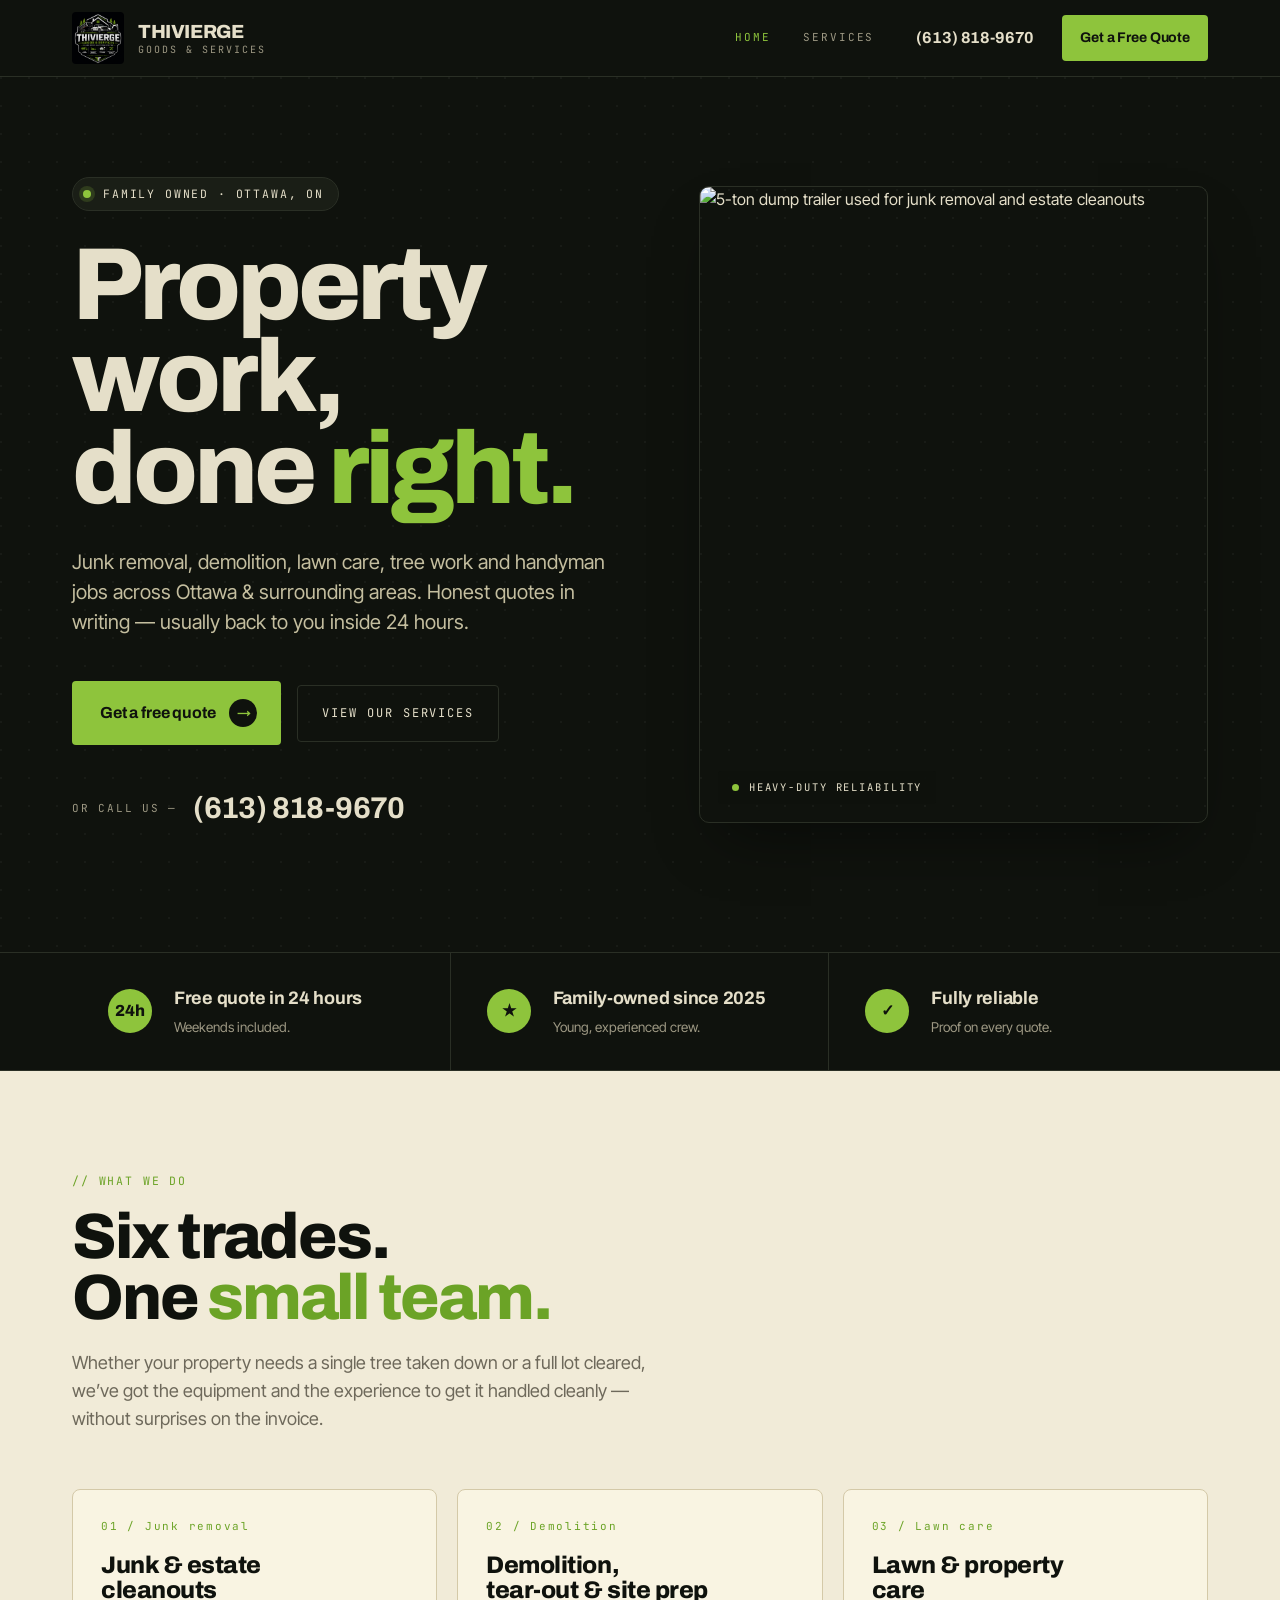
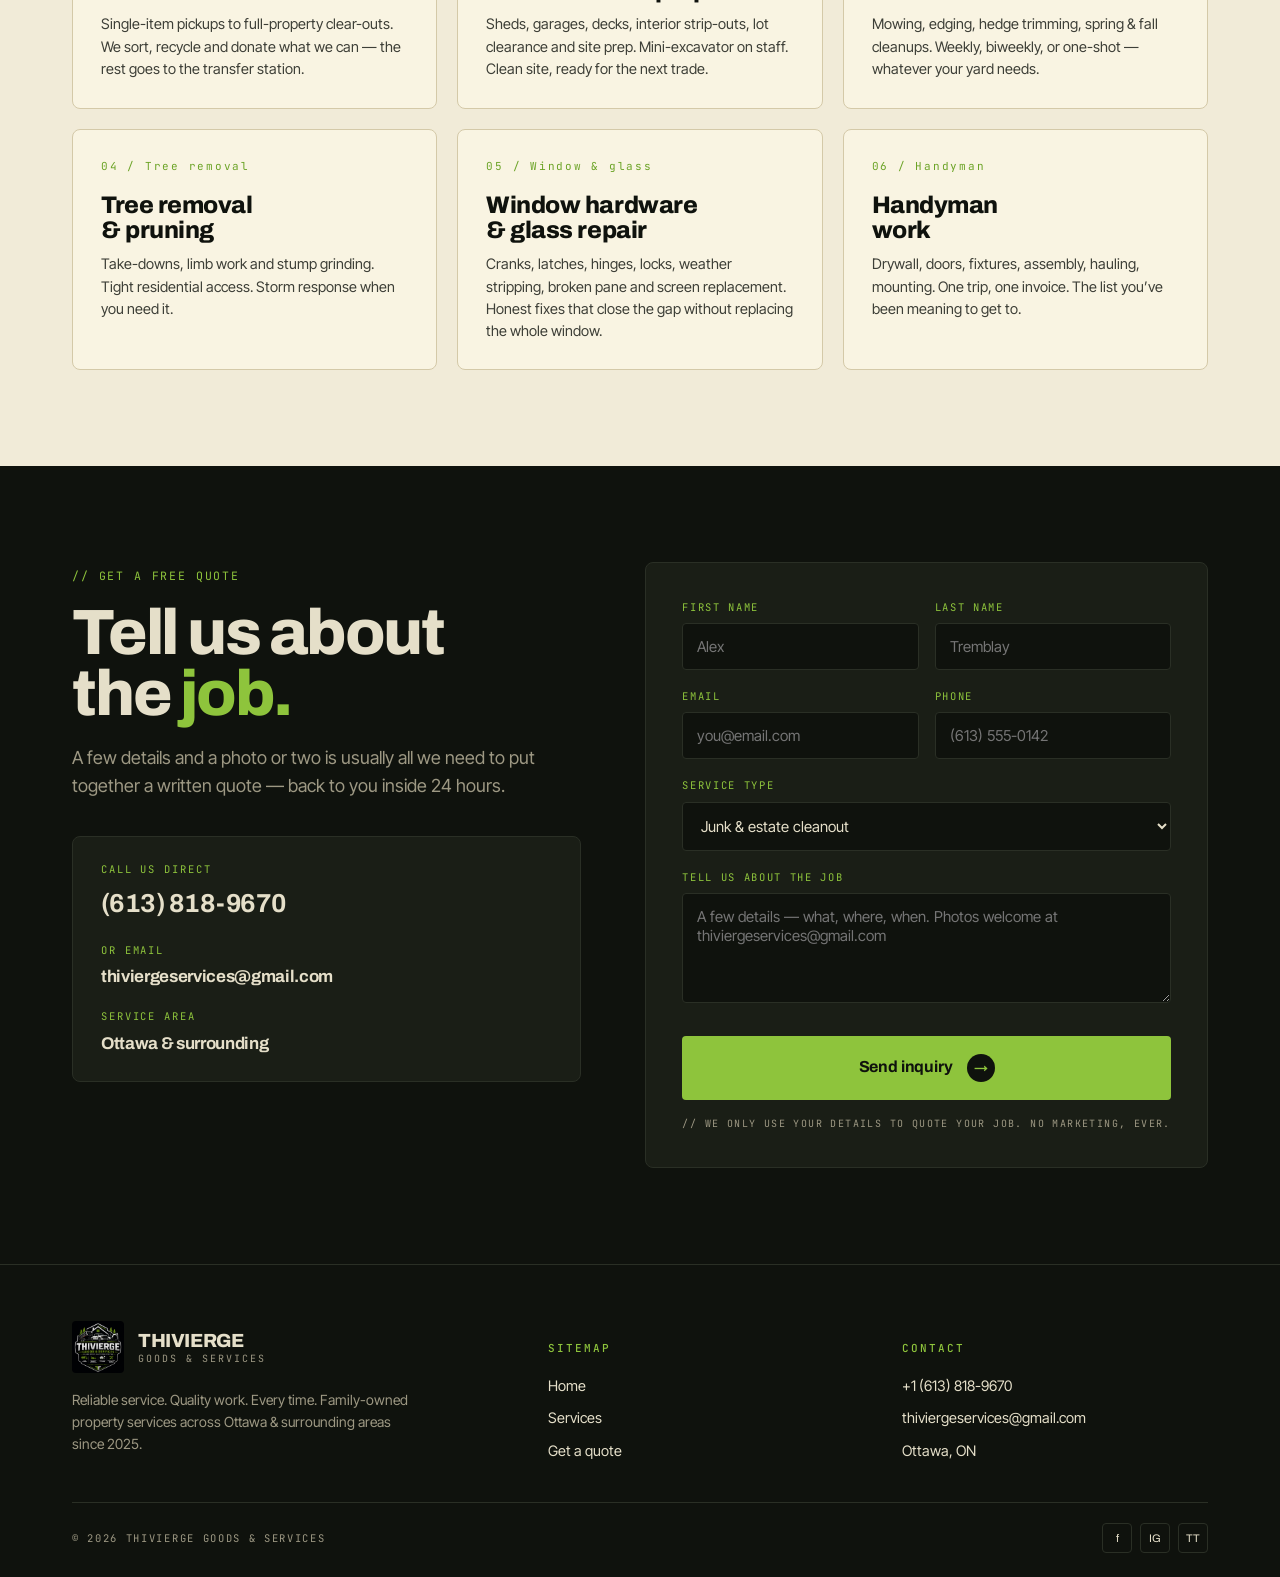
==== commit bac9e7c5: "Add files via upload" ====
--- a/index.html
+++ b/index.html
@@ -110,7 +110,7 @@
           </div>
         </div>
         <div class="hero-photo">
-          <img src="assets/portfolio/heavy-duty-reliability.jpg" alt="Thivierge Goods &amp; Services dump truck on a residential Ottawa street" />
+          <img src="assets/portfolio/dump-trailer.jpg" alt="5-ton dump trailer used for junk removal and estate cleanouts" />
           <span class="tag"><span class="dot"></span>Heavy-duty reliability</span>
         </div>
       </div>
@@ -137,7 +137,7 @@
       <div class="trust-cell">
         <div class="icon">✓</div>
         <div class="body">
-          <strong>Fully insured</strong>
+          <strong>Fully reliable</strong>
           <span>Proof on every quote.</span>
         </div>
       </div>
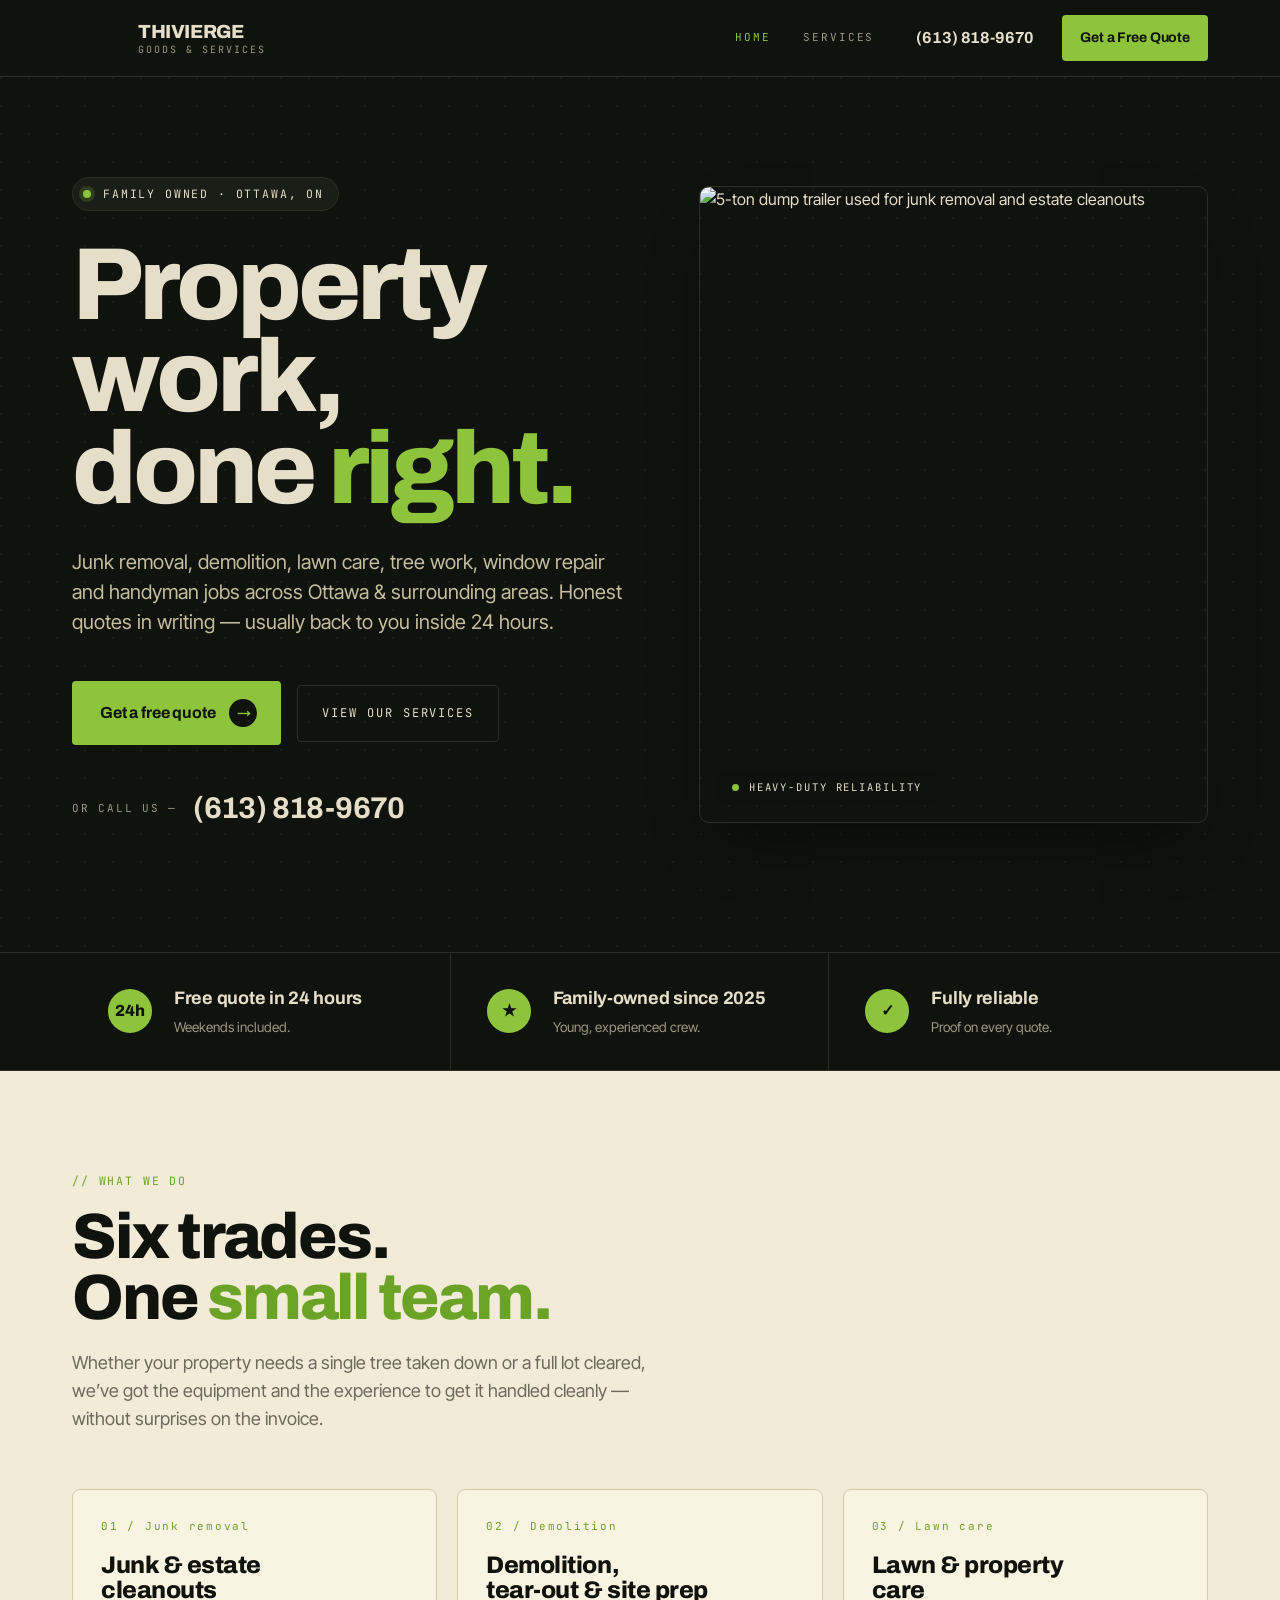
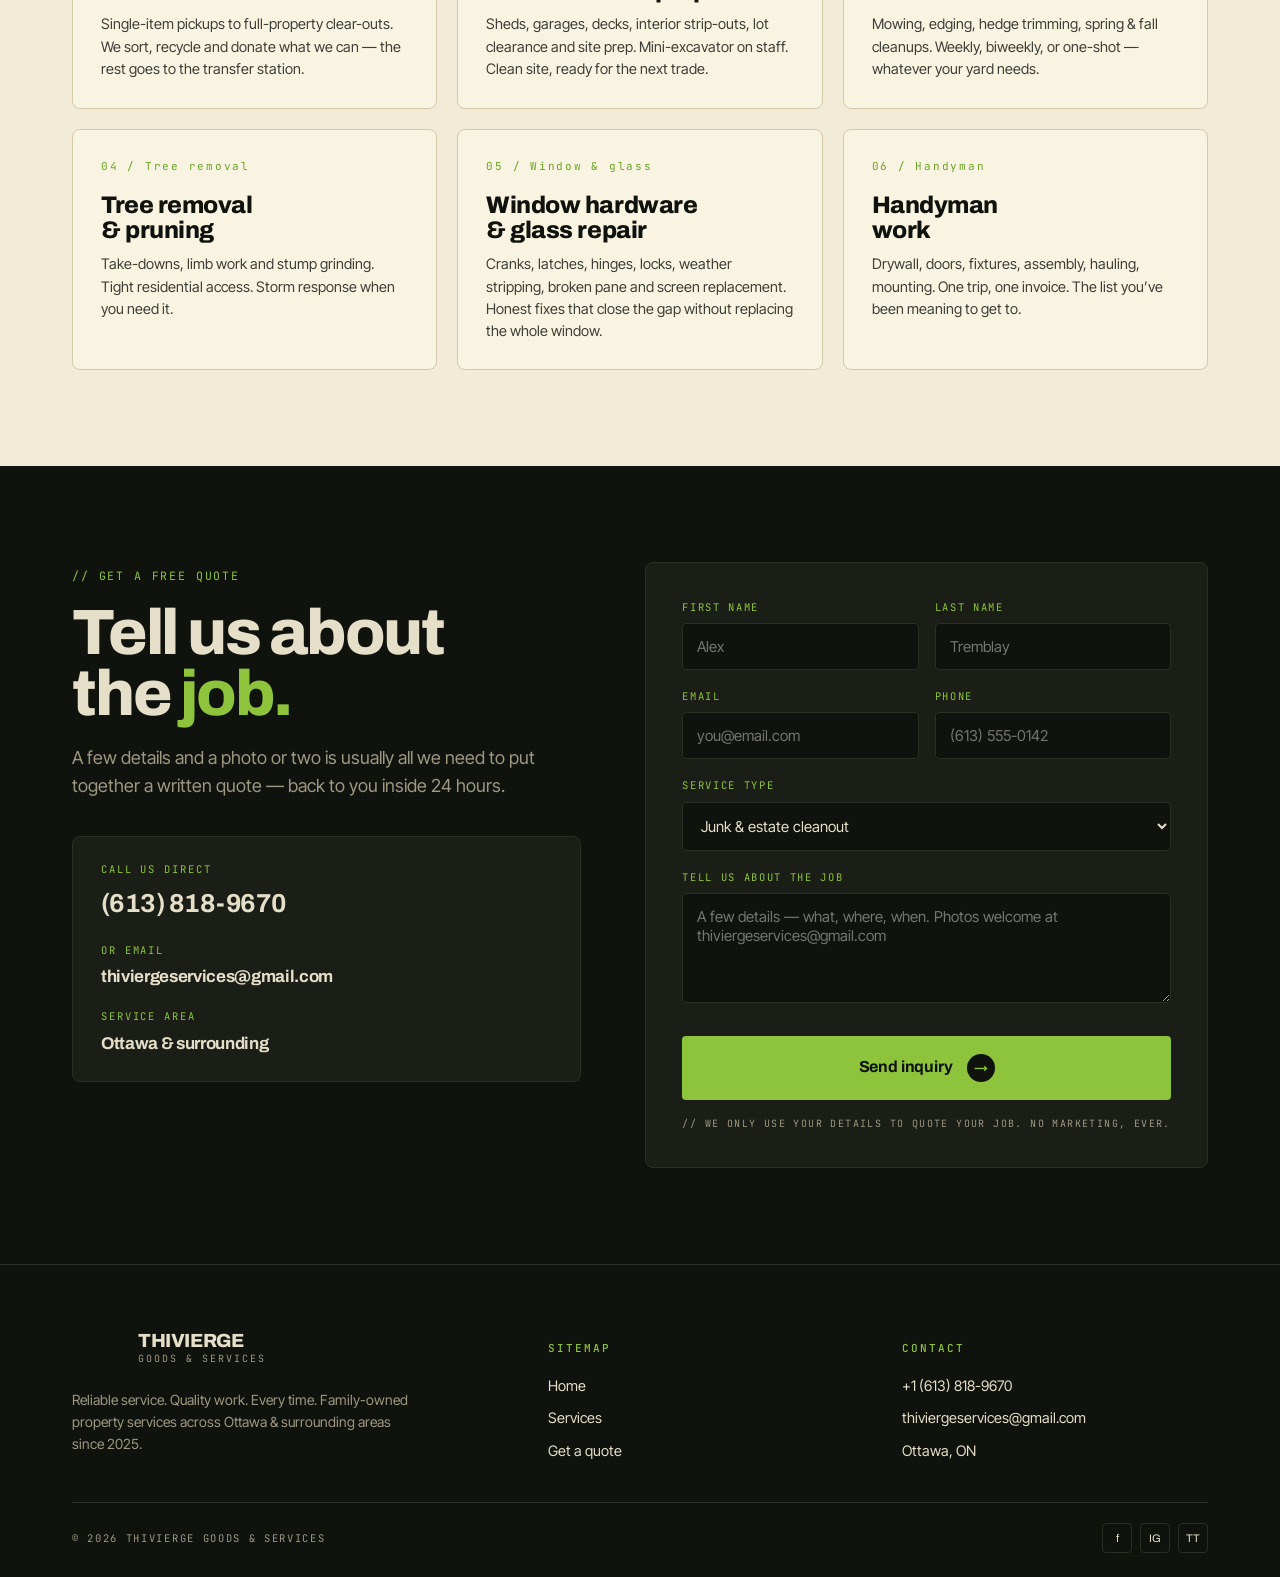
==== commit 24320f76: "Add files via upload" ====
--- a/index.html
+++ b/index.html
@@ -96,7 +96,7 @@
             <span class="mono">Family owned · Ottawa, ON</span>
           </span>
           <h1>Property work,<br/>done <span class="em">right.</span></h1>
-          <p class="hero-sub">Junk removal, demolition, lawn care, tree work and handyman jobs across Ottawa &amp; surrounding areas. Honest quotes in writing &mdash; usually back to you inside 24 hours.</p>
+          <p class="hero-sub">Junk removal, demolition, lawn care, tree work, window repair and handyman jobs across Ottawa &amp; surrounding areas. Honest quotes in writing &mdash; usually back to you inside 24 hours.</p>
           <div class="hero-cta-row">
             <a href="#quote" class="btn-primary">
               Get a free quote
@@ -110,7 +110,7 @@
           </div>
         </div>
         <div class="hero-photo">
-          <img src="assets/portfolio/dump-trailer.jpg" alt="5-ton dump trailer used for junk removal and estate cleanouts" />
+          <img src="assets/portfolio/dump-trailer.webp" alt="5-ton dump trailer used for junk removal and estate cleanouts" />
           <span class="tag"><span class="dot"></span>Heavy-duty reliability</span>
         </div>
       </div>
--- a/style.css
+++ b/style.css
@@ -65,7 +65,7 @@
 .brand { display: flex; align-items: center; gap: 14px; }
 .brand-mark {
   width: 52px; height: 52px;
-  background: url('assets/logo.png') center/contain no-repeat;
+  background: url('assets/logo.webp') center/contain no-repeat;
   border-radius: 4px;
 }
 .brand-name { line-height: 1; }
